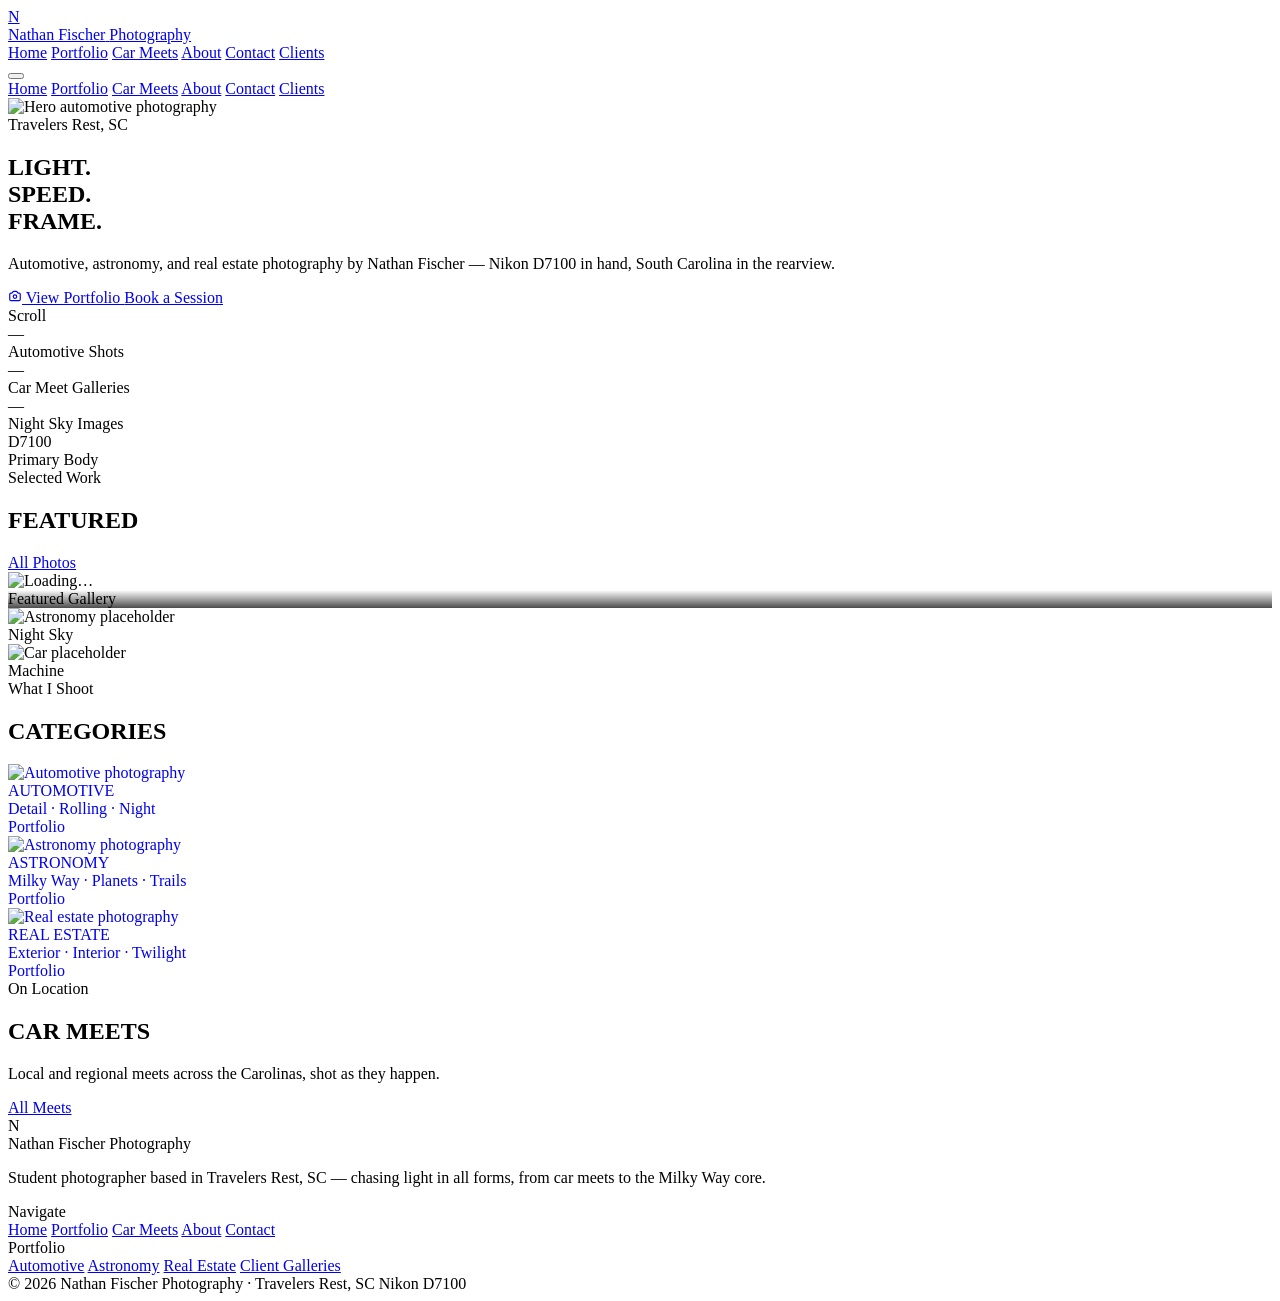
==== photography/index.html @ ff1c4fc2 "Add files via upload" ====
<!DOCTYPE html>
<html lang="en">
<head>
  <meta charset="UTF-8">
  <meta name="viewport" content="width=device-width, initial-scale=1.0">
  <meta name="description" content="Nathan Fischer Photography — Automotive, Astronomy, and Real Estate photography based in Travelers Rest, South Carolina.">
  <title>Nathan Fischer Photography</title>
  <link rel="stylesheet" href="css/style.css">
  <link rel="preconnect" href="https://fonts.googleapis.com">
  <link rel="icon" href="data:image/svg+xml,<svg xmlns='http://www.w3.org/2000/svg' viewBox='0 0 36 36'><polygon points='18,0 36,9 36,27 18,36 0,27 0,9' fill='%23E8A020'/><text x='18' y='24' text-anchor='middle' font-size='16' font-family='sans-serif' fill='%230A0A0A' font-weight='bold'>N</text></svg>">
</head>
<body>

<!-- NAVIGATION -->
<nav class="nav" role="navigation" aria-label="Main navigation">
  <a href="index.html" class="nav-logo" aria-label="Nathan Photography Home">
    <div class="nav-logo-mark"><span>N</span></div>
    <div class="nav-logo-text">
      <span class="name">Nathan Fischer</span>
      <span class="tagline">Photography</span>
    </div>
  </a>
  <div class="nav-links">
    <a href="index.html">Home</a>
    <a href="pages/portfolio.html">Portfolio</a>
    <a href="pages/car-meets.html">Car Meets</a>
    <a href="pages/about.html">About</a>
    <a href="pages/contact.html">Contact</a>
    <a href="pages/clients.html">Clients</a>
  </div>
  <button class="nav-hamburger" aria-label="Menu" aria-expanded="false">
    <span></span><span></span><span></span>
  </button>
</nav>

<div class="nav-mobile" role="menu">
  <a href="index.html">Home</a>
  <a href="pages/portfolio.html">Portfolio</a>
  <a href="pages/car-meets.html">Car Meets</a>
  <a href="pages/about.html">About</a>
  <a href="pages/contact.html">Contact</a>
  <a href="pages/clients.html">Clients</a>
</div>

<!-- HERO -->
<div class="page">
  <section class="hero" aria-label="Hero">
    <!-- Replace this src with your own hero image path -->
    <img
      class="hero-image"
      src="https://images.unsplash.com/photo-1544636331-e26879cd4d9b?w=1600&q=80&auto=format"
      alt="Hero automotive photography"
      loading="eager"
    >
    <div class="hero-bg"></div>
    <div class="hero-grid-overlay"></div>
    <div class="hero-content">
      <div class="hero-eyebrow">Travelers Rest, SC</div>
      <h1 class="hero-title">
        LIGHT.<br>
        SPEED.<br>
        <span class="accent">FRAME.</span>
      </h1>
      <p class="hero-desc">
        Automotive, astronomy, and real estate photography by Nathan Fischer — Nikon D7100 in hand, South Carolina in the rearview.
      </p>
      <div class="hero-cta">
        <a href="pages/portfolio.html" class="btn btn-primary">
          <svg xmlns="http://www.w3.org/2000/svg" fill="none" viewBox="0 0 24 24" stroke="currentColor" stroke-width="2" style="width:14px;height:14px"><path stroke-linecap="round" stroke-linejoin="round" d="M3 9a2 2 0 012-2h.93a2 2 0 001.664-.89l.812-1.22A2 2 0 0110.07 4h3.86a2 2 0 011.664.89l.812 1.22A2 2 0 0018.07 7H19a2 2 0 012 2v9a2 2 0 01-2 2H5a2 2 0 01-2-2V9z"/><path stroke-linecap="round" stroke-linejoin="round" d="M15 13a3 3 0 11-6 0 3 3 0 016 0z"/></svg>
          View Portfolio
        </a>
        <a href="pages/contact.html" class="btn btn-outline">Book a Session</a>
      </div>
    </div>
    <div class="hero-scroll-hint" aria-hidden="true">Scroll</div>
  </section>

  <!-- STATS BAR -->
  <div class="stats-bar" role="region" aria-label="Quick stats">
    <div class="stat-item">
      <div class="stat-num" id="stat-auto">—</div>
      <div class="stat-label">Automotive Shots</div>
    </div>
    <div class="stat-item">
      <div class="stat-num" id="stat-meets">—</div>
      <div class="stat-label">Car Meet Galleries</div>
    </div>
    <div class="stat-item">
      <div class="stat-num" id="stat-astro">—</div>
      <div class="stat-label">Night Sky Images</div>
    </div>
    <div class="stat-item">
      <div class="stat-num">D7100</div>
      <div class="stat-label">Primary Body</div>
    </div>
  </div>

  <!-- FEATURED WORK -->
  <section class="section" id="featured" aria-label="Featured work">
    <div class="section-header section-header-row">
      <div>
        <div class="section-eyebrow">Selected Work</div>
        <h2 class="section-title">FEATURED</h2>
      </div>
      <a href="pages/portfolio.html" class="btn btn-outline btn-sm">All Photos</a>
    </div>

    <div class="featured-grid" id="featured-grid">
      <!-- Injected by JS -->
      <div class="photo-card" style="background:var(--surface-2)">
        <img class="photo-img" src="https://images.unsplash.com/photo-1492144534655-ae79c964c9d7?w=800&q=75" alt="Loading…" style="aspect-ratio:4/3;object-fit:cover;width:100%;height:100%;">
        <div class="photo-overlay" style="opacity:1;background:linear-gradient(to top,rgba(0,0,0,0.7),transparent)">
          <div class="photo-meta" style="transform:none">
            <div class="photo-title">Featured Gallery</div>
          </div>
        </div>
      </div>
      <div class="photo-card" style="background:var(--surface-2)">
        <img class="photo-img" src="https://images.unsplash.com/photo-1444492756863-04af4f06dafd?w=600&q=75" alt="Astronomy placeholder">
        <div class="photo-overlay"><div class="photo-meta"><div class="photo-title">Night Sky</div></div></div>
      </div>
      <div class="photo-card" style="background:var(--surface-2)">
        <img class="photo-img" src="https://images.unsplash.com/photo-1567808291548-fc3ee04dbcf0?w=600&q=75" alt="Car placeholder">
        <div class="photo-overlay"><div class="photo-meta"><div class="photo-title">Machine</div></div></div>
      </div>
    </div>
  </section>

  <div class="divider"></div>

  <!-- CATEGORIES PREVIEW -->
  <section class="section" aria-label="Categories">
    <div class="section-header">
      <div class="section-eyebrow">What I Shoot</div>
      <h2 class="section-title">CATEGORIES</h2>
    </div>
    <div class="gallery-grid">
      <a href="pages/portfolio.html?cat=automotive" class="gallery-card" style="display:block;text-decoration:none">
        <img class="gallery-card-img lazy" data-src="https://images.unsplash.com/photo-1494976388531-d1058494cdd8?w=800&q=75" alt="Automotive photography">
        <div class="gallery-card-info">
          <div class="gallery-card-name">AUTOMOTIVE</div>
          <div class="gallery-card-meta">
            <span class="gallery-card-date">Detail · Rolling · Night</span>
          </div>
        </div>
        <div class="gallery-tag">Portfolio</div>
      </a>
      <a href="pages/portfolio.html?cat=astronomy" class="gallery-card" style="display:block;text-decoration:none">
        <img class="gallery-card-img lazy" data-src="https://images.unsplash.com/photo-1446776811953-b23d57bd21aa?w=800&q=75" alt="Astronomy photography">
        <div class="gallery-card-info">
          <div class="gallery-card-name">ASTRONOMY</div>
          <div class="gallery-card-meta">
            <span class="gallery-card-date">Milky Way · Planets · Trails</span>
          </div>
        </div>
        <div class="gallery-tag">Portfolio</div>
      </a>
      <a href="pages/portfolio.html?cat=real-estate" class="gallery-card" style="display:block;text-decoration:none">
        <img class="gallery-card-img lazy" data-src="https://images.unsplash.com/photo-1600596542815-ffad4c1539a9?w=800&q=75" alt="Real estate photography">
        <div class="gallery-card-info">
          <div class="gallery-card-name">REAL ESTATE</div>
          <div class="gallery-card-meta">
            <span class="gallery-card-date">Exterior · Interior · Twilight</span>
          </div>
        </div>
        <div class="gallery-tag">Portfolio</div>
      </a>
    </div>
  </section>

  <div class="divider"></div>

  <!-- RECENT CAR MEETS PREVIEW -->
  <section class="section" aria-label="Recent Car Meets">
    <div class="section-header section-header-row">
      <div>
        <div class="section-eyebrow">On Location</div>
        <h2 class="section-title">CAR MEETS</h2>
        <p class="section-sub">Local and regional meets across the Carolinas, shot as they happen.</p>
      </div>
      <a href="pages/car-meets.html" class="btn btn-outline btn-sm">All Meets</a>
    </div>
    <div class="gallery-grid" id="home-meets-grid">
      <!-- injected by JS -->
    </div>
  </section>

  <!-- FOOTER -->
  <footer class="footer">
    <div class="footer-grid">
      <div class="footer-brand">
        <div class="nav-logo">
          <div class="nav-logo-mark"><span>N</span></div>
          <div class="nav-logo-text">
            <span class="name">Nathan Fischer</span>
            <span class="tagline">Photography</span>
          </div>
        </div>
        <p>Student photographer based in Travelers Rest, SC — chasing light in all forms, from car meets to the Milky Way core.</p>
      </div>
      <div>
        <div class="footer-heading">Navigate</div>
        <nav class="footer-links">
          <a href="index.html">Home</a>
          <a href="pages/portfolio.html">Portfolio</a>
          <a href="pages/car-meets.html">Car Meets</a>
          <a href="pages/about.html">About</a>
          <a href="pages/contact.html">Contact</a>
        </nav>
      </div>
      <div>
        <div class="footer-heading">Portfolio</div>
        <nav class="footer-links">
          <a href="pages/portfolio.html?cat=automotive">Automotive</a>
          <a href="pages/portfolio.html?cat=astronomy">Astronomy</a>
          <a href="pages/portfolio.html?cat=real-estate">Real Estate</a>
          <a href="pages/clients.html">Client Galleries</a>
        </nav>
      </div>
    </div>
    <div class="footer-bottom">
      <span class="footer-copy">© <span id="year"></span> <span>Nathan Fischer Photography</span> · Travelers Rest, SC</span>
      <span class="footer-copy">Nikon D7100</span>
    </div>
  </footer>
</div><!-- /page -->

<script src="js/core.js"></script>
<script>
  document.getElementById('year').textContent = new Date().getFullYear();

  async function initHome() {
    const data = await loadData();
    if (!data) return;

    // Stats
    document.getElementById('stat-auto').textContent = data.portfolio.automotive.length + '+';
    document.getElementById('stat-meets').textContent = data.carMeets.length;
    document.getElementById('stat-astro').textContent = data.portfolio.astronomy.length + '+';

    // Home meets preview (first 2)
    const grid = document.getElementById('home-meets-grid');
    if (grid) {
      data.carMeets.slice(0, 2).forEach(meet => {
        const card = document.createElement('a');
        card.href = `pages/car-meets.html?meet=${meet.id}`;
        card.className = 'gallery-card';
        card.style.display = 'block';
        card.innerHTML = `
          <img class="gallery-card-img lazy" data-src="https://images.unsplash.com/photo-1558618666-fcd25c85cd64?w=800&q=75" alt="${meet.name}">
          <div class="gallery-card-info">
            <div class="gallery-card-name">${meet.name.toUpperCase()}</div>
            <div class="gallery-card-meta">
              <span class="gallery-card-date">${meet.date}</span>
              <span class="gallery-card-count">${meet.photos.length} Photos</span>
            </div>
          </div>
          <div class="gallery-tag">${meet.tag}</div>`;
        grid.appendChild(card);
      });
      initLazyLoad();
    }
  }

  initHome();
</script>
</body>
</html>
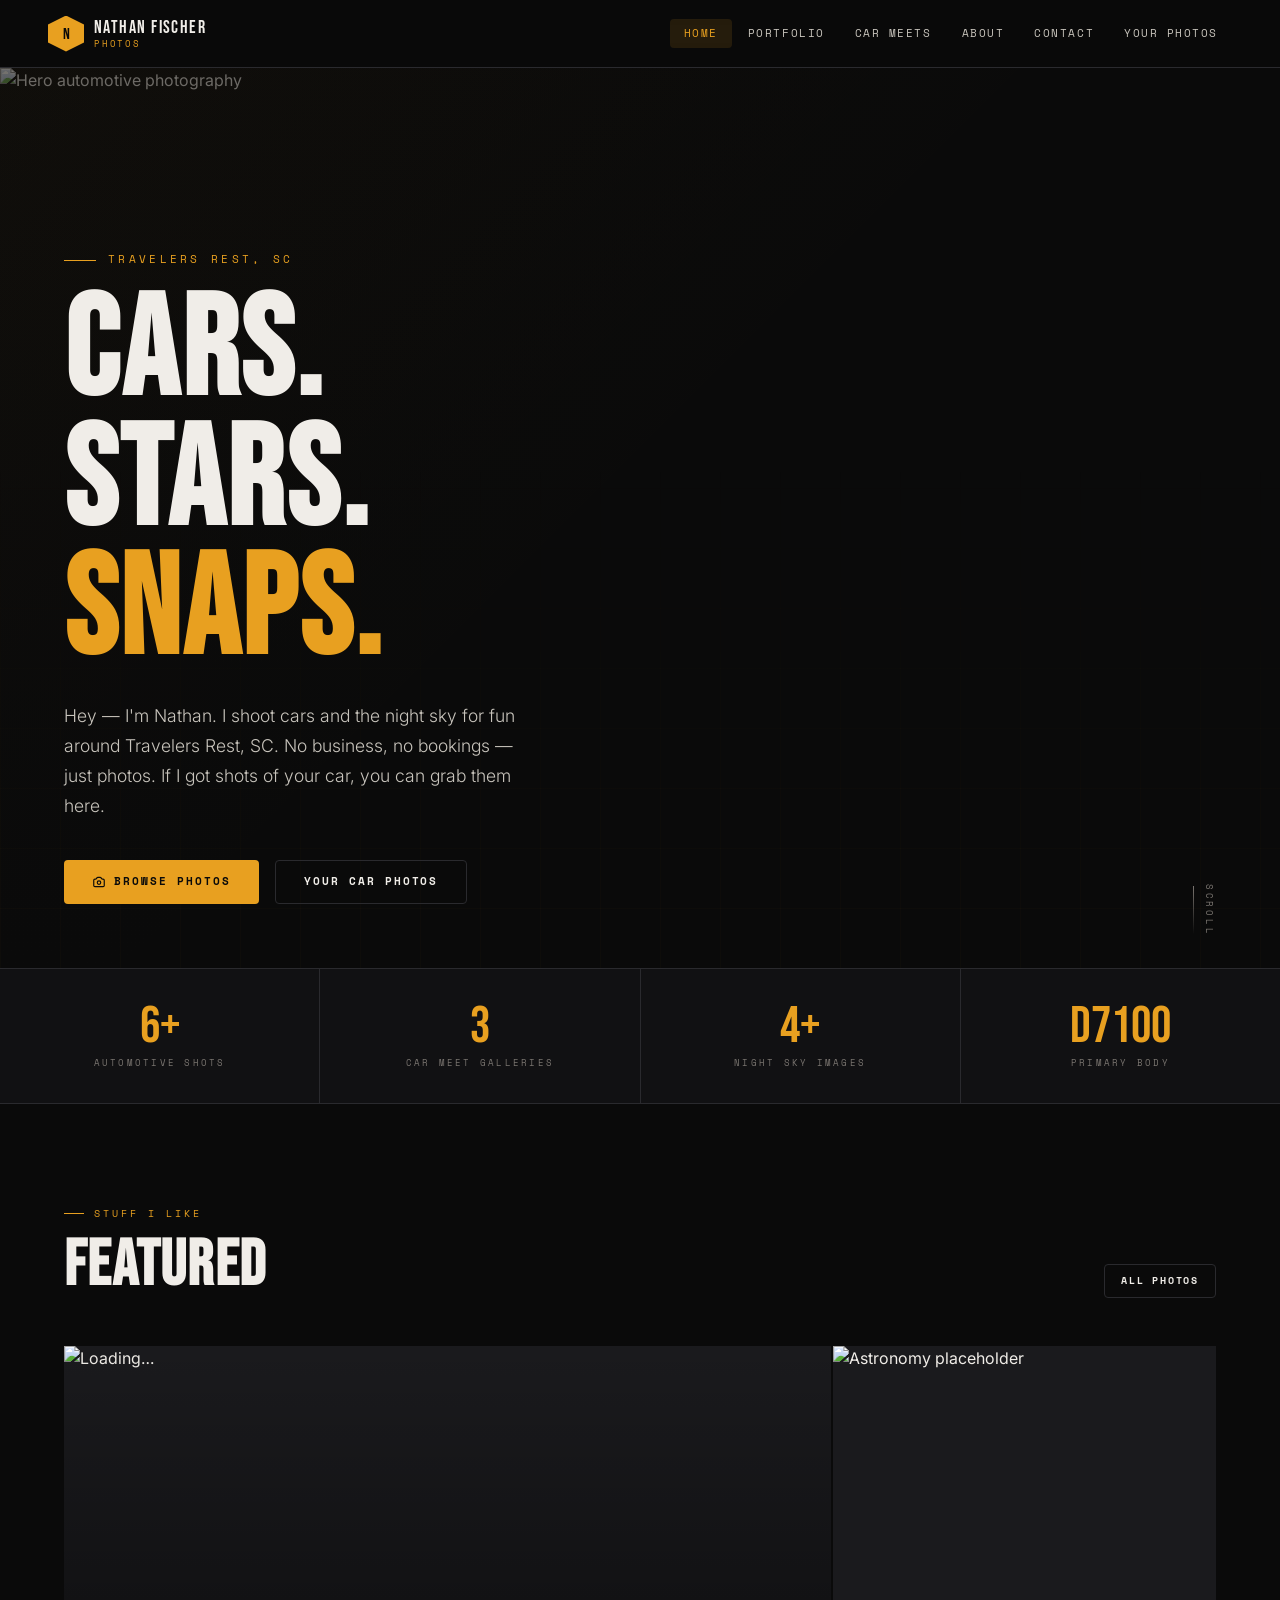
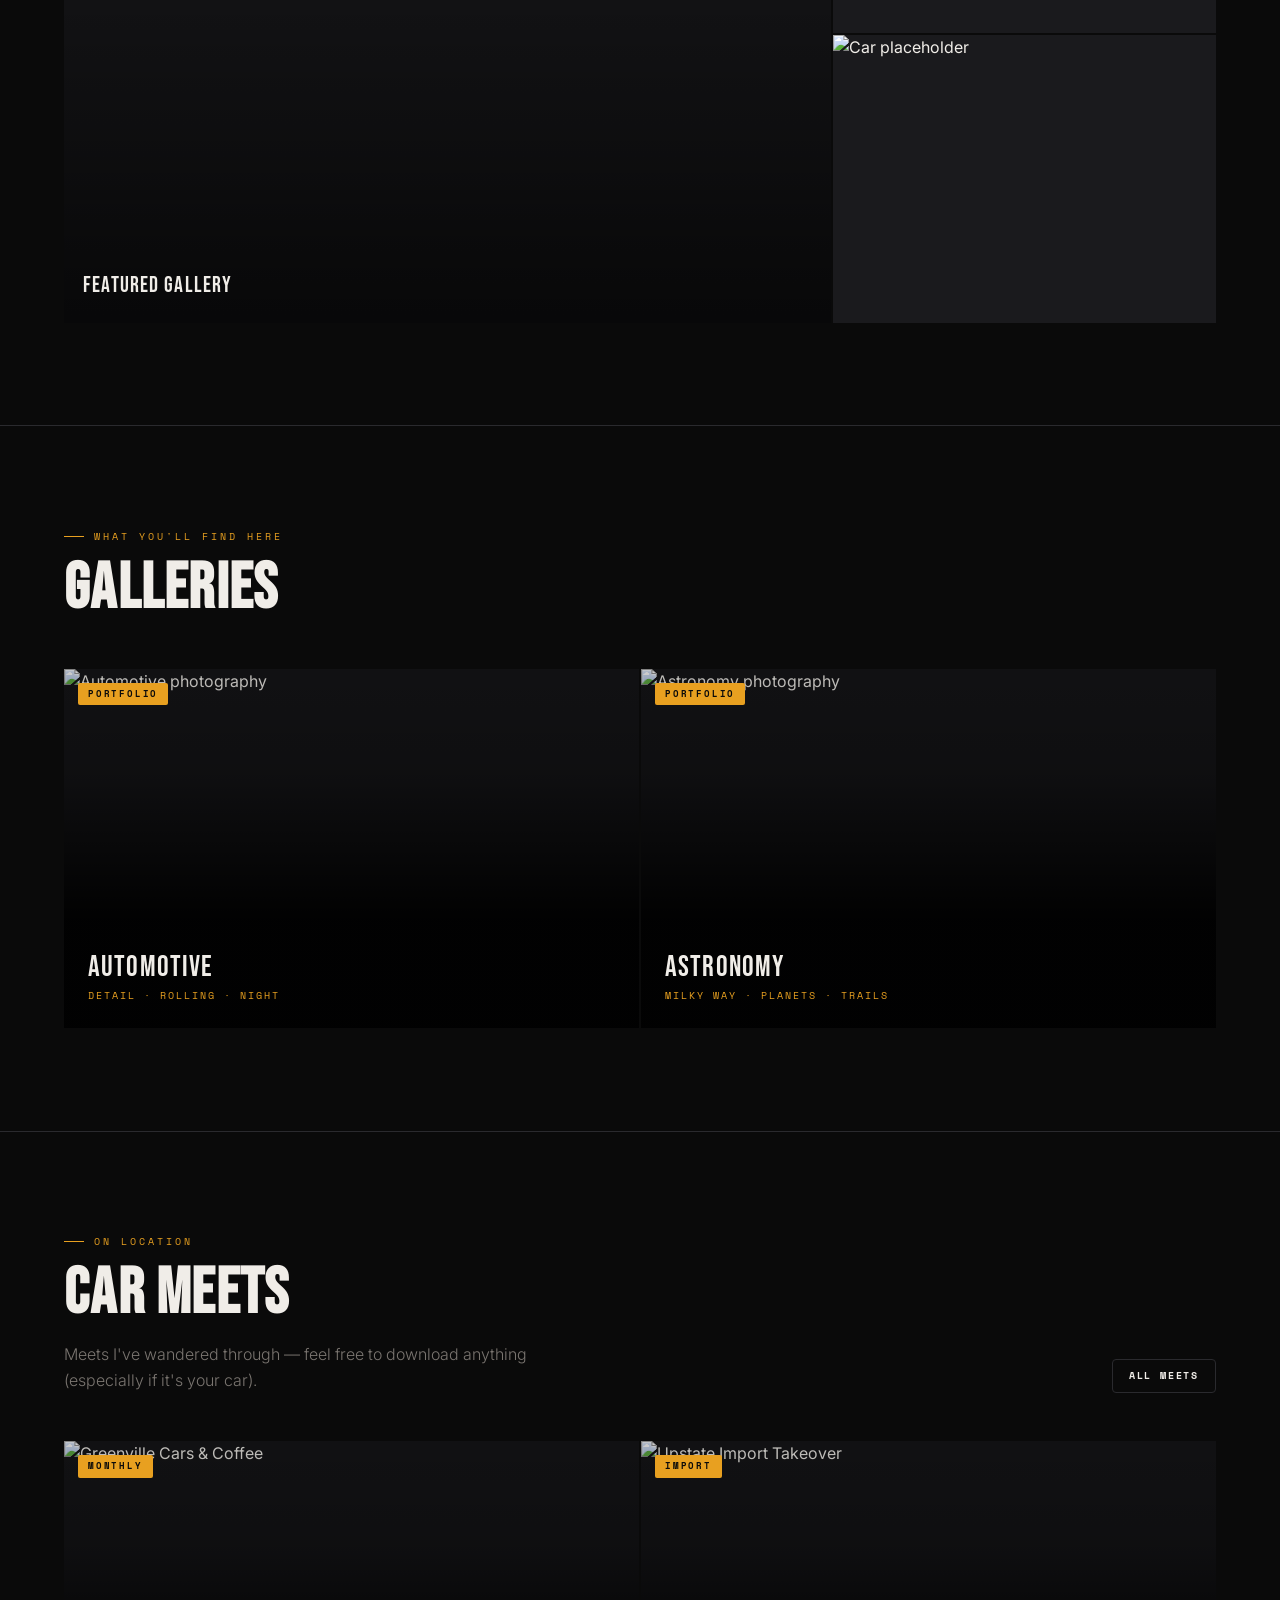
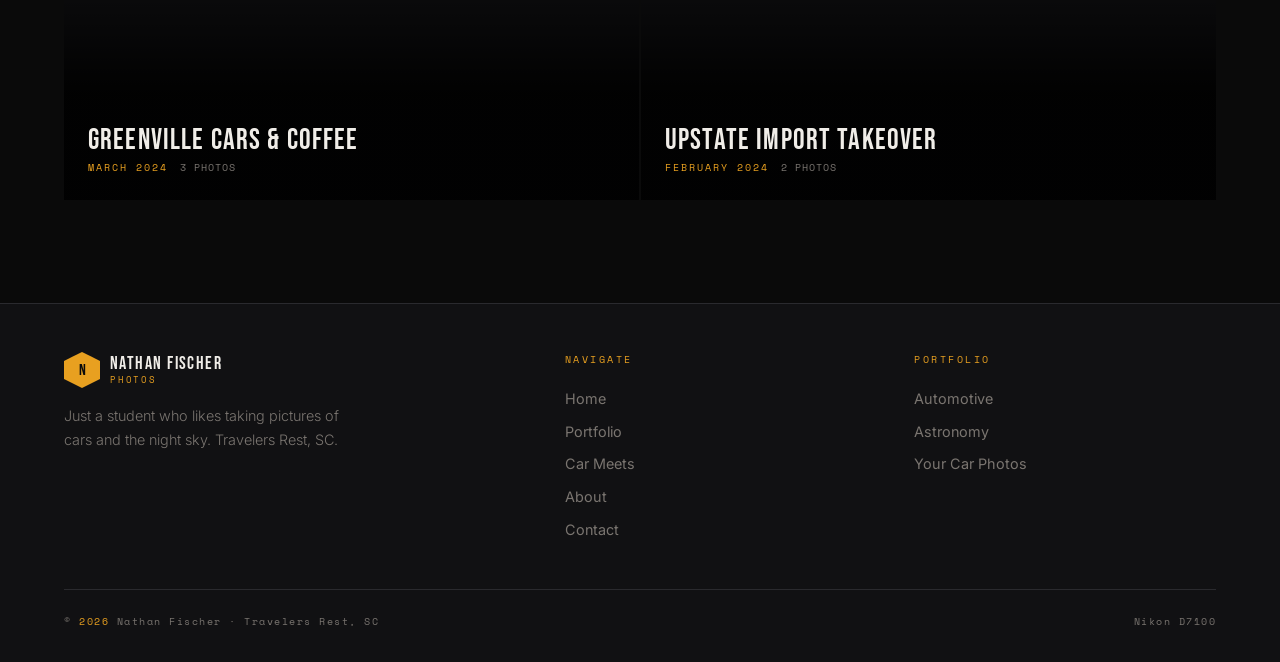
==== commit 3c6af631: "photography change" ====
--- a/photography/index.html
+++ b/photography/index.html
@@ -3,8 +3,8 @@
 <head>
   <meta charset="UTF-8">
   <meta name="viewport" content="width=device-width, initial-scale=1.0">
-  <meta name="description" content="Nathan Fischer Photography — Automotive, Astronomy, and Real Estate photography based in Travelers Rest, South Carolina.">
-  <title>Nathan Fischer Photography</title>
+  <meta name="description" content="Nathan's photos — cars, night sky, and car meets around Travelers Rest, SC. Free to browse and download.">
+  <title>Nathan's Photos</title>
   <link rel="stylesheet" href="css/style.css">
   <link rel="preconnect" href="https://fonts.googleapis.com">
   <link rel="icon" href="data:image/svg+xml,<svg xmlns='http://www.w3.org/2000/svg' viewBox='0 0 36 36'><polygon points='18,0 36,9 36,27 18,36 0,27 0,9' fill='%23E8A020'/><text x='18' y='24' text-anchor='middle' font-size='16' font-family='sans-serif' fill='%230A0A0A' font-weight='bold'>N</text></svg>">
@@ -17,7 +17,7 @@
     <div class="nav-logo-mark"><span>N</span></div>
     <div class="nav-logo-text">
       <span class="name">Nathan Fischer</span>
-      <span class="tagline">Photography</span>
+      <span class="tagline">Photos</span>
     </div>
   </a>
   <div class="nav-links">
@@ -26,7 +26,7 @@
     <a href="pages/car-meets.html">Car Meets</a>
     <a href="pages/about.html">About</a>
     <a href="pages/contact.html">Contact</a>
-    <a href="pages/clients.html">Clients</a>
+    <a href="pages/clients.html">Your Photos</a>
   </div>
   <button class="nav-hamburger" aria-label="Menu" aria-expanded="false">
     <span></span><span></span><span></span>
@@ -39,7 +39,7 @@
   <a href="pages/car-meets.html">Car Meets</a>
   <a href="pages/about.html">About</a>
   <a href="pages/contact.html">Contact</a>
-  <a href="pages/clients.html">Clients</a>
+  <a href="pages/clients.html">Your Photos</a>
 </div>
 
 <!-- HERO -->
@@ -57,19 +57,19 @@
     <div class="hero-content">
       <div class="hero-eyebrow">Travelers Rest, SC</div>
       <h1 class="hero-title">
-        LIGHT.<br>
-        SPEED.<br>
-        <span class="accent">FRAME.</span>
+        CARS.<br>
+        STARS.<br>
+        <span class="accent">SNAPS.</span>
       </h1>
       <p class="hero-desc">
-        Automotive, astronomy, and real estate photography by Nathan Fischer — Nikon D7100 in hand, South Carolina in the rearview.
+        Hey — I'm Nathan. I shoot cars and the night sky for fun around Travelers Rest, SC. No business, no bookings — just photos. If I got shots of your car, you can grab them here.
       </p>
       <div class="hero-cta">
         <a href="pages/portfolio.html" class="btn btn-primary">
           <svg xmlns="http://www.w3.org/2000/svg" fill="none" viewBox="0 0 24 24" stroke="currentColor" stroke-width="2" style="width:14px;height:14px"><path stroke-linecap="round" stroke-linejoin="round" d="M3 9a2 2 0 012-2h.93a2 2 0 001.664-.89l.812-1.22A2 2 0 0110.07 4h3.86a2 2 0 011.664.89l.812 1.22A2 2 0 0018.07 7H19a2 2 0 012 2v9a2 2 0 01-2 2H5a2 2 0 01-2-2V9z"/><path stroke-linecap="round" stroke-linejoin="round" d="M15 13a3 3 0 11-6 0 3 3 0 016 0z"/></svg>
-          View Portfolio
+          Browse Photos
         </a>
-        <a href="pages/contact.html" class="btn btn-outline">Book a Session</a>
+        <a href="pages/clients.html" class="btn btn-outline">Your Car Photos</a>
       </div>
     </div>
     <div class="hero-scroll-hint" aria-hidden="true">Scroll</div>
@@ -99,7 +99,7 @@
   <section class="section" id="featured" aria-label="Featured work">
     <div class="section-header section-header-row">
       <div>
-        <div class="section-eyebrow">Selected Work</div>
+        <div class="section-eyebrow">Stuff I Like</div>
         <h2 class="section-title">FEATURED</h2>
       </div>
       <a href="pages/portfolio.html" class="btn btn-outline btn-sm">All Photos</a>
@@ -131,8 +131,8 @@
   <!-- CATEGORIES PREVIEW -->
   <section class="section" aria-label="Categories">
     <div class="section-header">
-      <div class="section-eyebrow">What I Shoot</div>
-      <h2 class="section-title">CATEGORIES</h2>
+      <div class="section-eyebrow">What You'll Find Here</div>
+      <h2 class="section-title">GALLERIES</h2>
     </div>
     <div class="gallery-grid">
       <a href="pages/portfolio.html?cat=automotive" class="gallery-card" style="display:block;text-decoration:none">
@@ -155,16 +155,6 @@
         </div>
         <div class="gallery-tag">Portfolio</div>
       </a>
-      <a href="pages/portfolio.html?cat=real-estate" class="gallery-card" style="display:block;text-decoration:none">
-        <img class="gallery-card-img lazy" data-src="https://images.unsplash.com/photo-1600596542815-ffad4c1539a9?w=800&q=75" alt="Real estate photography">
-        <div class="gallery-card-info">
-          <div class="gallery-card-name">REAL ESTATE</div>
-          <div class="gallery-card-meta">
-            <span class="gallery-card-date">Exterior · Interior · Twilight</span>
-          </div>
-        </div>
-        <div class="gallery-tag">Portfolio</div>
-      </a>
     </div>
   </section>
 
@@ -176,7 +166,7 @@
       <div>
         <div class="section-eyebrow">On Location</div>
         <h2 class="section-title">CAR MEETS</h2>
-        <p class="section-sub">Local and regional meets across the Carolinas, shot as they happen.</p>
+        <p class="section-sub">Meets I've wandered through — feel free to download anything (especially if it's your car).</p>
       </div>
       <a href="pages/car-meets.html" class="btn btn-outline btn-sm">All Meets</a>
     </div>
@@ -193,10 +183,10 @@
           <div class="nav-logo-mark"><span>N</span></div>
           <div class="nav-logo-text">
             <span class="name">Nathan Fischer</span>
-            <span class="tagline">Photography</span>
-          </div>
-        </div>
-        <p>Student photographer based in Travelers Rest, SC — chasing light in all forms, from car meets to the Milky Way core.</p>
+            <span class="tagline">Photos</span>
+          </div>
+        </div>
+        <p>Just a student who likes taking pictures of cars and the night sky. Travelers Rest, SC.</p>
       </div>
       <div>
         <div class="footer-heading">Navigate</div>
@@ -213,13 +203,12 @@
         <nav class="footer-links">
           <a href="pages/portfolio.html?cat=automotive">Automotive</a>
           <a href="pages/portfolio.html?cat=astronomy">Astronomy</a>
-          <a href="pages/portfolio.html?cat=real-estate">Real Estate</a>
-          <a href="pages/clients.html">Client Galleries</a>
+          <a href="pages/clients.html">Your Car Photos</a>
         </nav>
       </div>
     </div>
     <div class="footer-bottom">
-      <span class="footer-copy">© <span id="year"></span> <span>Nathan Fischer Photography</span> · Travelers Rest, SC</span>
+      <span class="footer-copy">© <span id="year"></span> Nathan Fischer · Travelers Rest, SC</span>
       <span class="footer-copy">Nikon D7100</span>
     </div>
   </footer>
--- a/photography/css/style.css
+++ b/photography/css/style.css
@@ -0,0 +1,1211 @@
+/* ============================================================
+   NATHAN PHOTOGRAPHY — Core Design System
+   Dark automotive premium aesthetic
+   ============================================================ */
+
+@import url('https://fonts.googleapis.com/css2?family=Bebas+Neue&family=Inter:wght@300;400;500;600&family=Space+Mono:wght@400;700&display=swap');
+
+/* ---- Tokens ---- */
+:root {
+  --black:       #0A0A0A;
+  --surface:     #111113;
+  --surface-2:   #1A1A1D;
+  --surface-3:   #242428;
+  --border:      #2A2A2E;
+  --amber:       #E8A020;
+  --amber-dim:   #9B6B14;
+  --amber-glow:  rgba(232, 160, 32, 0.12);
+  --white:       #F0EDE8;
+  --grey-hi:     #C8C4BC;
+  --grey-mid:    #7A7570;
+  --grey-lo:     #3A3830;
+  --red-alert:   #C0392B;
+
+  --font-display: 'Bebas Neue', 'Impact', sans-serif;
+  --font-body:    'Inter', system-ui, sans-serif;
+  --font-mono:    'Space Mono', monospace;
+
+  --nav-h:       68px;
+  --radius:      4px;
+  --radius-lg:   8px;
+  --transition:  0.22s cubic-bezier(0.4, 0, 0.2, 1);
+  --shadow-card: 0 4px 24px rgba(0,0,0,0.6);
+  --shadow-glow: 0 0 32px rgba(232, 160, 32, 0.18);
+}
+
+/* ---- Reset ---- */
+*, *::before, *::after { box-sizing: border-box; margin: 0; padding: 0; }
+html { scroll-behavior: smooth; font-size: 16px; }
+body {
+  background: var(--black);
+  color: var(--white);
+  font-family: var(--font-body);
+  font-weight: 400;
+  line-height: 1.6;
+  min-height: 100vh;
+  overflow-x: hidden;
+}
+img { display: block; max-width: 100%; }
+a { color: inherit; text-decoration: none; }
+button { font-family: inherit; cursor: pointer; border: none; background: none; }
+ul, ol { list-style: none; }
+
+/* ---- Scrollbar ---- */
+::-webkit-scrollbar { width: 6px; }
+::-webkit-scrollbar-track { background: var(--surface); }
+::-webkit-scrollbar-thumb { background: var(--grey-lo); border-radius: 3px; }
+::-webkit-scrollbar-thumb:hover { background: var(--amber-dim); }
+
+/* ============================================================
+   NAVIGATION
+   ============================================================ */
+.nav {
+  position: fixed;
+  top: 0; left: 0; right: 0;
+  z-index: 900;
+  height: var(--nav-h);
+  display: flex;
+  align-items: center;
+  padding: 0 clamp(1rem, 4vw, 3rem);
+  background: rgba(10, 10, 10, 0.88);
+  backdrop-filter: blur(16px) saturate(1.4);
+  border-bottom: 1px solid var(--border);
+  transition: background var(--transition);
+}
+.nav.scrolled {
+  background: rgba(10, 10, 10, 0.97);
+  box-shadow: 0 2px 20px rgba(0,0,0,0.5);
+}
+.nav-logo {
+  display: flex;
+  align-items: center;
+  gap: 10px;
+  flex-shrink: 0;
+}
+.nav-logo-mark {
+  width: 36px; height: 36px;
+  background: var(--amber);
+  clip-path: polygon(50% 0%, 100% 25%, 100% 75%, 50% 100%, 0% 75%, 0% 25%);
+  display: flex; align-items: center; justify-content: center;
+  flex-shrink: 0;
+}
+.nav-logo-mark span {
+  font-family: var(--font-display);
+  font-size: 16px;
+  color: var(--black);
+  line-height: 1;
+  margin-top: 2px;
+}
+.nav-logo-text {
+  display: flex;
+  flex-direction: column;
+  line-height: 1.15;
+}
+.nav-logo-text .name {
+  font-family: var(--font-display);
+  font-size: 18px;
+  letter-spacing: 0.08em;
+  color: var(--white);
+}
+.nav-logo-text .tagline {
+  font-family: var(--font-mono);
+  font-size: 9px;
+  letter-spacing: 0.2em;
+  color: var(--amber);
+  text-transform: uppercase;
+}
+.nav-links {
+  display: flex;
+  align-items: center;
+  gap: 2px;
+  margin-left: auto;
+}
+.nav-links a {
+  font-family: var(--font-mono);
+  font-size: 11px;
+  letter-spacing: 0.14em;
+  text-transform: uppercase;
+  color: var(--grey-hi);
+  padding: 6px 14px;
+  border-radius: var(--radius);
+  transition: color var(--transition), background var(--transition);
+}
+.nav-links a:hover,
+.nav-links a.active {
+  color: var(--amber);
+  background: var(--amber-glow);
+}
+.nav-links a.active {
+  color: var(--amber);
+}
+.nav-hamburger {
+  display: none;
+  flex-direction: column;
+  gap: 5px;
+  padding: 8px;
+  margin-left: auto;
+  cursor: pointer;
+}
+.nav-hamburger span {
+  display: block;
+  width: 22px;
+  height: 2px;
+  background: var(--white);
+  border-radius: 2px;
+  transition: var(--transition);
+}
+.nav-hamburger.open span:nth-child(1) { transform: translateY(7px) rotate(45deg); }
+.nav-hamburger.open span:nth-child(2) { opacity: 0; }
+.nav-hamburger.open span:nth-child(3) { transform: translateY(-7px) rotate(-45deg); }
+
+.nav-mobile {
+  display: none;
+  position: fixed;
+  top: var(--nav-h);
+  left: 0; right: 0;
+  background: rgba(10,10,10,0.98);
+  backdrop-filter: blur(20px);
+  padding: 1.5rem;
+  z-index: 899;
+  border-bottom: 1px solid var(--border);
+  flex-direction: column;
+  gap: 4px;
+}
+.nav-mobile.open { display: flex; }
+.nav-mobile a {
+  font-family: var(--font-mono);
+  font-size: 13px;
+  letter-spacing: 0.14em;
+  text-transform: uppercase;
+  color: var(--grey-hi);
+  padding: 12px 16px;
+  border-radius: var(--radius);
+  transition: color var(--transition), background var(--transition);
+  border-left: 2px solid transparent;
+}
+.nav-mobile a:hover,
+.nav-mobile a.active {
+  color: var(--amber);
+  background: var(--amber-glow);
+  border-left-color: var(--amber);
+}
+
+/* ============================================================
+   PAGE WRAPPER
+   ============================================================ */
+.page { padding-top: var(--nav-h); min-height: 100vh; }
+
+/* ============================================================
+   HERO
+   ============================================================ */
+.hero {
+  position: relative;
+  height: 100vh;
+  min-height: 600px;
+  display: flex;
+  align-items: flex-end;
+  overflow: hidden;
+  background: var(--black);
+}
+.hero-bg {
+  position: absolute;
+  inset: 0;
+  background:
+    linear-gradient(to top, var(--black) 0%, rgba(10,10,10,0.4) 40%, rgba(10,10,10,0.1) 70%),
+    linear-gradient(135deg, rgba(232,160,32,0.03) 0%, transparent 50%);
+  z-index: 1;
+}
+.hero-image {
+  position: absolute;
+  inset: 0;
+  width: 100%; height: 100%;
+  object-fit: cover;
+  opacity: 0.55;
+  filter: saturate(0.7) brightness(0.85);
+}
+.hero-grid-overlay {
+  position: absolute;
+  inset: 0;
+  background-image:
+    linear-gradient(rgba(232,160,32,0.04) 1px, transparent 1px),
+    linear-gradient(90deg, rgba(232,160,32,0.04) 1px, transparent 1px);
+  background-size: 60px 60px;
+  z-index: 1;
+  mask-image: linear-gradient(to bottom, transparent 40%, rgba(0,0,0,0.6) 100%);
+}
+.hero-content {
+  position: relative;
+  z-index: 2;
+  padding: clamp(2rem, 5vw, 5rem) clamp(1.5rem, 5vw, 4rem);
+  max-width: 900px;
+}
+.hero-eyebrow {
+  font-family: var(--font-mono);
+  font-size: 11px;
+  letter-spacing: 0.3em;
+  color: var(--amber);
+  text-transform: uppercase;
+  margin-bottom: 1.2rem;
+  display: flex;
+  align-items: center;
+  gap: 12px;
+}
+.hero-eyebrow::before {
+  content: '';
+  display: block;
+  width: 32px;
+  height: 1px;
+  background: var(--amber);
+}
+.hero-title {
+  font-family: var(--font-display);
+  font-size: clamp(4rem, 11vw, 9rem);
+  line-height: 0.92;
+  letter-spacing: 0.02em;
+  color: var(--white);
+  margin-bottom: 1.5rem;
+}
+.hero-title .accent { color: var(--amber); }
+.hero-desc {
+  font-size: clamp(0.95rem, 1.5vw, 1.1rem);
+  color: var(--grey-hi);
+  max-width: 480px;
+  line-height: 1.7;
+  font-weight: 300;
+  margin-bottom: 2.5rem;
+}
+.hero-cta {
+  display: flex;
+  gap: 1rem;
+  flex-wrap: wrap;
+}
+.hero-scroll-hint {
+  position: absolute;
+  bottom: 2rem;
+  right: clamp(1.5rem, 5vw, 4rem);
+  z-index: 2;
+  display: flex;
+  flex-direction: column;
+  align-items: center;
+  gap: 8px;
+  font-family: var(--font-mono);
+  font-size: 9px;
+  letter-spacing: 0.3em;
+  text-transform: uppercase;
+  color: var(--grey-mid);
+  writing-mode: vertical-rl;
+}
+.hero-scroll-hint::after {
+  content: '';
+  width: 1px;
+  height: 48px;
+  background: linear-gradient(to bottom, var(--grey-mid), transparent);
+}
+
+/* ============================================================
+   BUTTONS
+   ============================================================ */
+.btn {
+  display: inline-flex;
+  align-items: center;
+  gap: 8px;
+  padding: 12px 28px;
+  border-radius: var(--radius);
+  font-family: var(--font-mono);
+  font-size: 11px;
+  letter-spacing: 0.18em;
+  text-transform: uppercase;
+  font-weight: 700;
+  transition: all var(--transition);
+  cursor: pointer;
+  border: none;
+  white-space: nowrap;
+}
+.btn-primary {
+  background: var(--amber);
+  color: var(--black);
+}
+.btn-primary:hover {
+  background: #F5B030;
+  transform: translateY(-1px);
+  box-shadow: 0 8px 24px rgba(232, 160, 32, 0.35);
+}
+.btn-outline {
+  background: transparent;
+  color: var(--white);
+  border: 1px solid var(--border);
+}
+.btn-outline:hover {
+  border-color: var(--amber);
+  color: var(--amber);
+  background: var(--amber-glow);
+}
+.btn-ghost {
+  background: transparent;
+  color: var(--grey-hi);
+  padding: 8px 16px;
+}
+.btn-ghost:hover { color: var(--amber); }
+.btn-sm { padding: 8px 16px; font-size: 10px; }
+.btn-icon {
+  width: 36px; height: 36px;
+  padding: 0;
+  display: flex;
+  align-items: center;
+  justify-content: center;
+  border-radius: var(--radius);
+  background: var(--surface-2);
+  color: var(--grey-hi);
+  border: 1px solid var(--border);
+  transition: all var(--transition);
+}
+.btn-icon:hover { color: var(--amber); border-color: var(--amber); background: var(--amber-glow); }
+.btn-icon svg { width: 16px; height: 16px; }
+
+/* ============================================================
+   SECTION COMMON
+   ============================================================ */
+.section { padding: clamp(3rem, 8vw, 7rem) clamp(1.5rem, 5vw, 4rem); }
+.section-header { margin-bottom: 3rem; }
+.section-eyebrow {
+  font-family: var(--font-mono);
+  font-size: 10px;
+  letter-spacing: 0.3em;
+  text-transform: uppercase;
+  color: var(--amber);
+  margin-bottom: 0.75rem;
+  display: flex;
+  align-items: center;
+  gap: 10px;
+}
+.section-eyebrow::before {
+  content: '';
+  width: 20px;
+  height: 1px;
+  background: var(--amber);
+}
+.section-title {
+  font-family: var(--font-display);
+  font-size: clamp(2.5rem, 5vw, 4.5rem);
+  line-height: 1;
+  letter-spacing: 0.02em;
+  color: var(--white);
+}
+.section-sub {
+  margin-top: 1rem;
+  font-size: 1rem;
+  color: var(--grey-mid);
+  font-weight: 300;
+  max-width: 520px;
+}
+.section-header-row {
+  display: flex;
+  align-items: flex-end;
+  justify-content: space-between;
+  gap: 1.5rem;
+  flex-wrap: wrap;
+}
+.divider {
+  width: 100%;
+  height: 1px;
+  background: var(--border);
+  margin: 0;
+}
+
+/* ============================================================
+   PHOTO GRID
+   ============================================================ */
+.photo-grid {
+  display: grid;
+  grid-template-columns: repeat(auto-fill, minmax(clamp(240px, 28vw, 340px), 1fr));
+  gap: 2px;
+}
+.photo-grid.masonry {
+  columns: clamp(240px, 28vw, 340px);
+  column-gap: 2px;
+  display: block;
+}
+.photo-grid.masonry .photo-card {
+  break-inside: avoid;
+  margin-bottom: 2px;
+}
+.photo-card {
+  position: relative;
+  overflow: hidden;
+  cursor: pointer;
+  background: var(--surface);
+  border-radius: 0;
+}
+.photo-card:hover .photo-overlay { opacity: 1; }
+.photo-card:hover .photo-img { transform: scale(1.04); filter: brightness(0.75); }
+.photo-img {
+  width: 100%;
+  aspect-ratio: 4/3;
+  object-fit: cover;
+  display: block;
+  transition: transform 0.5s ease, filter 0.4s ease;
+}
+.photo-img.lazy { opacity: 0; transition: opacity 0.4s ease, transform 0.5s ease, filter 0.4s ease; }
+.photo-img.loaded { opacity: 1; }
+.photo-overlay {
+  position: absolute;
+  inset: 0;
+  background: linear-gradient(to top, rgba(0,0,0,0.85) 0%, rgba(0,0,0,0.2) 50%, transparent 100%);
+  opacity: 0;
+  transition: opacity var(--transition);
+  display: flex;
+  flex-direction: column;
+  justify-content: flex-end;
+  padding: 1.2rem;
+}
+.photo-meta {
+  transform: translateY(8px);
+  transition: transform var(--transition);
+}
+.photo-card:hover .photo-meta { transform: translateY(0); }
+.photo-title {
+  font-family: var(--font-display);
+  font-size: 1.4rem;
+  letter-spacing: 0.05em;
+  color: var(--white);
+  line-height: 1.2;
+  margin-bottom: 4px;
+}
+.photo-detail {
+  font-family: var(--font-mono);
+  font-size: 10px;
+  letter-spacing: 0.15em;
+  color: var(--grey-hi);
+  text-transform: uppercase;
+}
+.photo-actions {
+  position: absolute;
+  top: 12px;
+  right: 12px;
+  display: flex;
+  gap: 6px;
+  opacity: 0;
+  transition: opacity var(--transition);
+}
+.photo-card:hover .photo-actions { opacity: 1; }
+
+/* ============================================================
+   CATEGORY FILTERS
+   ============================================================ */
+.filter-bar {
+  display: flex;
+  gap: 8px;
+  flex-wrap: wrap;
+  align-items: center;
+  margin-bottom: 2rem;
+}
+.filter-btn {
+  font-family: var(--font-mono);
+  font-size: 10px;
+  letter-spacing: 0.18em;
+  text-transform: uppercase;
+  color: var(--grey-hi);
+  padding: 7px 16px;
+  border-radius: 2px;
+  border: 1px solid var(--border);
+  background: var(--surface);
+  transition: all var(--transition);
+  cursor: pointer;
+}
+.filter-btn:hover { color: var(--amber); border-color: var(--amber-dim); }
+.filter-btn.active { background: var(--amber); color: var(--black); border-color: var(--amber); font-weight: 700; }
+.search-wrap {
+  margin-left: auto;
+  position: relative;
+}
+.search-input {
+  background: var(--surface-2);
+  border: 1px solid var(--border);
+  border-radius: var(--radius);
+  color: var(--white);
+  font-family: var(--font-mono);
+  font-size: 11px;
+  letter-spacing: 0.08em;
+  padding: 7px 12px 7px 34px;
+  width: 200px;
+  transition: all var(--transition);
+  outline: none;
+}
+.search-input::placeholder { color: var(--grey-mid); }
+.search-input:focus { border-color: var(--amber-dim); background: var(--surface-3); width: 250px; }
+.search-icon {
+  position: absolute;
+  left: 10px;
+  top: 50%;
+  transform: translateY(-50%);
+  color: var(--grey-mid);
+  pointer-events: none;
+}
+.search-icon svg { width: 14px; height: 14px; }
+
+/* ============================================================
+   GALLERY CARDS (Car Meets page)
+   ============================================================ */
+.gallery-grid {
+  display: grid;
+  grid-template-columns: repeat(auto-fill, minmax(clamp(280px, 30vw, 400px), 1fr));
+  gap: 2px;
+}
+.gallery-card {
+  position: relative;
+  overflow: hidden;
+  cursor: pointer;
+  background: var(--surface);
+}
+.gallery-card-img {
+  width: 100%;
+  aspect-ratio: 16/10;
+  object-fit: cover;
+  display: block;
+  transition: transform 0.5s ease, filter 0.4s ease;
+  filter: brightness(0.8) saturate(0.9);
+}
+.gallery-card:hover .gallery-card-img {
+  transform: scale(1.05);
+  filter: brightness(0.65) saturate(0.8);
+}
+.gallery-card-info {
+  position: absolute;
+  inset: 0;
+  background: linear-gradient(to top, rgba(0,0,0,0.92) 30%, rgba(0,0,0,0.15) 70%, transparent 100%);
+  display: flex;
+  flex-direction: column;
+  justify-content: flex-end;
+  padding: 1.5rem;
+}
+.gallery-card-name {
+  font-family: var(--font-display);
+  font-size: 1.8rem;
+  letter-spacing: 0.04em;
+  color: var(--white);
+  margin-bottom: 4px;
+  line-height: 1.1;
+}
+.gallery-card-meta {
+  display: flex;
+  align-items: center;
+  gap: 12px;
+}
+.gallery-card-date {
+  font-family: var(--font-mono);
+  font-size: 10px;
+  letter-spacing: 0.2em;
+  color: var(--amber);
+  text-transform: uppercase;
+}
+.gallery-card-count {
+  font-family: var(--font-mono);
+  font-size: 10px;
+  letter-spacing: 0.1em;
+  color: var(--grey-mid);
+  text-transform: uppercase;
+}
+.gallery-tag {
+  position: absolute;
+  top: 14px;
+  left: 14px;
+  background: var(--amber);
+  color: var(--black);
+  font-family: var(--font-mono);
+  font-size: 9px;
+  font-weight: 700;
+  letter-spacing: 0.2em;
+  text-transform: uppercase;
+  padding: 4px 10px;
+  border-radius: 2px;
+}
+
+/* ============================================================
+   LIGHTBOX
+   ============================================================ */
+.lightbox {
+  position: fixed;
+  inset: 0;
+  z-index: 1000;
+  background: rgba(0,0,0,0.97);
+  display: flex;
+  align-items: center;
+  justify-content: center;
+  opacity: 0;
+  pointer-events: none;
+  transition: opacity 0.25s ease;
+  backdrop-filter: blur(4px);
+}
+.lightbox.open {
+  opacity: 1;
+  pointer-events: all;
+}
+.lightbox-inner {
+  display: flex;
+  flex-direction: column;
+  align-items: center;
+  width: 100%;
+  height: 100%;
+  position: relative;
+}
+.lightbox-img-wrap {
+  flex: 1;
+  display: flex;
+  align-items: center;
+  justify-content: center;
+  padding: 70px 80px 60px;
+  width: 100%;
+}
+.lightbox-img {
+  max-width: 100%;
+  max-height: 100%;
+  object-fit: contain;
+  border-radius: 2px;
+  box-shadow: 0 32px 80px rgba(0,0,0,0.8);
+  transform: scale(0.96);
+  transition: transform 0.3s ease;
+}
+.lightbox.open .lightbox-img { transform: scale(1); }
+.lightbox-bar {
+  position: absolute;
+  top: 0; left: 0; right: 0;
+  height: 60px;
+  display: flex;
+  align-items: center;
+  padding: 0 1.5rem;
+  gap: 1rem;
+  background: linear-gradient(to bottom, rgba(0,0,0,0.8), transparent);
+}
+.lightbox-title {
+  font-family: var(--font-display);
+  font-size: 1.3rem;
+  letter-spacing: 0.06em;
+  color: var(--white);
+  flex: 1;
+  min-width: 0;
+  overflow: hidden;
+  text-overflow: ellipsis;
+  white-space: nowrap;
+}
+.lightbox-counter {
+  font-family: var(--font-mono);
+  font-size: 10px;
+  letter-spacing: 0.2em;
+  color: var(--grey-mid);
+  white-space: nowrap;
+}
+.lightbox-close {
+  width: 40px; height: 40px;
+  display: flex; align-items: center; justify-content: center;
+  background: var(--surface-2);
+  border: 1px solid var(--border);
+  border-radius: var(--radius);
+  color: var(--white);
+  cursor: pointer;
+  transition: all var(--transition);
+  flex-shrink: 0;
+}
+.lightbox-close:hover { background: var(--red-alert); border-color: var(--red-alert); }
+.lightbox-close svg { width: 18px; height: 18px; }
+.lightbox-footer {
+  position: absolute;
+  bottom: 0; left: 0; right: 0;
+  height: 56px;
+  display: flex;
+  align-items: center;
+  justify-content: center;
+  gap: 1rem;
+  background: linear-gradient(to top, rgba(0,0,0,0.8), transparent);
+}
+.lightbox-meta {
+  position: absolute;
+  bottom: 60px; left: 50%; transform: translateX(-50%);
+  font-family: var(--font-mono);
+  font-size: 10px;
+  letter-spacing: 0.15em;
+  color: var(--grey-mid);
+  text-transform: uppercase;
+  white-space: nowrap;
+}
+.lb-nav {
+  position: absolute;
+  top: 50%;
+  transform: translateY(-50%);
+  width: 50px; height: 50px;
+  display: flex; align-items: center; justify-content: center;
+  background: rgba(10,10,10,0.7);
+  border: 1px solid var(--border);
+  border-radius: var(--radius);
+  color: var(--white);
+  cursor: pointer;
+  transition: all var(--transition);
+  z-index: 2;
+}
+.lb-nav:hover { background: var(--amber); color: var(--black); border-color: var(--amber); }
+.lb-nav svg { width: 22px; height: 22px; }
+.lb-prev { left: 1.5rem; }
+.lb-next { right: 1.5rem; }
+.lightbox-download {
+  display: inline-flex;
+  align-items: center;
+  gap: 8px;
+  padding: 9px 22px;
+  background: var(--amber);
+  color: var(--black);
+  border-radius: var(--radius);
+  font-family: var(--font-mono);
+  font-size: 10px;
+  letter-spacing: 0.18em;
+  text-transform: uppercase;
+  font-weight: 700;
+  transition: all var(--transition);
+  cursor: pointer;
+  text-decoration: none;
+}
+.lightbox-download:hover { background: #F5B030; transform: translateY(-1px); }
+.lightbox-download svg { width: 14px; height: 14px; }
+
+/* ============================================================
+   HOME — FEATURED SECTION
+   ============================================================ */
+.featured-grid {
+  display: grid;
+  grid-template-columns: 2fr 1fr;
+  grid-template-rows: auto auto;
+  gap: 2px;
+}
+.featured-grid .photo-card:first-child {
+  grid-row: 1 / 3;
+}
+.featured-grid .photo-card:first-child .photo-img { aspect-ratio: unset; height: 100%; }
+
+/* ============================================================
+   HOME — STATS
+   ============================================================ */
+.stats-bar {
+  background: var(--surface);
+  border-top: 1px solid var(--border);
+  border-bottom: 1px solid var(--border);
+  display: flex;
+  align-items: stretch;
+}
+.stat-item {
+  flex: 1;
+  padding: 2rem;
+  text-align: center;
+  border-right: 1px solid var(--border);
+}
+.stat-item:last-child { border-right: none; }
+.stat-num {
+  font-family: var(--font-display);
+  font-size: clamp(2.5rem, 4vw, 4rem);
+  color: var(--amber);
+  line-height: 1;
+  margin-bottom: 4px;
+}
+.stat-label {
+  font-family: var(--font-mono);
+  font-size: 9px;
+  letter-spacing: 0.25em;
+  color: var(--grey-mid);
+  text-transform: uppercase;
+}
+
+/* ============================================================
+   ABOUT PAGE
+   ============================================================ */
+.about-layout {
+  display: grid;
+  grid-template-columns: 1fr 1fr;
+  gap: clamp(2rem, 5vw, 5rem);
+  align-items: start;
+}
+.about-img-wrap {
+  position: relative;
+}
+.about-img {
+  width: 100%;
+  aspect-ratio: 3/4;
+  object-fit: cover;
+  border-radius: var(--radius-lg);
+  filter: brightness(0.9) saturate(0.85);
+}
+.about-img-badge {
+  position: absolute;
+  bottom: -20px;
+  right: -20px;
+  width: 100px; height: 100px;
+  background: var(--amber);
+  border-radius: 50%;
+  display: flex;
+  flex-direction: column;
+  align-items: center;
+  justify-content: center;
+  text-align: center;
+  box-shadow: 0 8px 32px rgba(232, 160, 32, 0.4);
+}
+.about-img-badge .year {
+  font-family: var(--font-display);
+  font-size: 1.8rem;
+  color: var(--black);
+  line-height: 1;
+}
+.about-img-badge .since {
+  font-family: var(--font-mono);
+  font-size: 8px;
+  color: var(--black);
+  letter-spacing: 0.2em;
+  text-transform: uppercase;
+}
+.about-content { padding-top: 1rem; }
+.about-body {
+  color: var(--grey-hi);
+  font-weight: 300;
+  line-height: 1.8;
+  font-size: 1.05rem;
+}
+.about-body p + p { margin-top: 1.2rem; }
+.gear-list {
+  margin-top: 2rem;
+  display: flex;
+  flex-direction: column;
+  gap: 0;
+}
+.gear-item {
+  display: flex;
+  align-items: center;
+  gap: 1rem;
+  padding: 12px 0;
+  border-bottom: 1px solid var(--border);
+}
+.gear-item:first-child { border-top: 1px solid var(--border); }
+.gear-dot {
+  width: 6px; height: 6px;
+  background: var(--amber);
+  border-radius: 50%;
+  flex-shrink: 0;
+}
+.gear-name {
+  font-family: var(--font-mono);
+  font-size: 12px;
+  letter-spacing: 0.1em;
+  color: var(--grey-hi);
+}
+.gear-role {
+  margin-left: auto;
+  font-family: var(--font-mono);
+  font-size: 10px;
+  letter-spacing: 0.12em;
+  color: var(--grey-mid);
+  text-transform: uppercase;
+}
+
+/* ============================================================
+   CONTACT PAGE
+   ============================================================ */
+.contact-layout {
+  display: grid;
+  grid-template-columns: 1fr 1.4fr;
+  gap: clamp(2rem, 5vw, 5rem);
+  align-items: start;
+}
+.contact-form {
+  background: var(--surface);
+  border: 1px solid var(--border);
+  border-radius: var(--radius-lg);
+  padding: 2.5rem;
+}
+.form-group {
+  margin-bottom: 1.5rem;
+}
+.form-label {
+  display: block;
+  font-family: var(--font-mono);
+  font-size: 10px;
+  letter-spacing: 0.2em;
+  text-transform: uppercase;
+  color: var(--grey-mid);
+  margin-bottom: 8px;
+}
+.form-input, .form-textarea, .form-select {
+  width: 100%;
+  background: var(--surface-2);
+  border: 1px solid var(--border);
+  border-radius: var(--radius);
+  color: var(--white);
+  font-family: var(--font-body);
+  font-size: 0.95rem;
+  padding: 11px 14px;
+  outline: none;
+  transition: border-color var(--transition), background var(--transition);
+  appearance: none;
+}
+.form-input::placeholder, .form-textarea::placeholder { color: var(--grey-mid); }
+.form-input:focus, .form-textarea:focus, .form-select:focus {
+  border-color: var(--amber-dim);
+  background: var(--surface-3);
+}
+.form-textarea { resize: vertical; min-height: 130px; }
+.form-select { background-image: url("data:image/svg+xml,%3Csvg xmlns='http://www.w3.org/2000/svg' fill='%237A7570' viewBox='0 0 16 16'%3E%3Cpath d='M4 6l4 4 4-4'/%3E%3C/svg%3E"); background-repeat: no-repeat; background-position: right 12px center; }
+.contact-info { padding-top: 1rem; }
+.contact-info-item {
+  display: flex;
+  align-items: flex-start;
+  gap: 1rem;
+  padding: 1.25rem 0;
+  border-bottom: 1px solid var(--border);
+}
+.contact-info-item:first-child { border-top: 1px solid var(--border); }
+.contact-info-icon {
+  width: 40px; height: 40px;
+  background: var(--amber-glow);
+  border: 1px solid var(--amber-dim);
+  border-radius: var(--radius);
+  display: flex; align-items: center; justify-content: center;
+  flex-shrink: 0;
+  color: var(--amber);
+}
+.contact-info-icon svg { width: 18px; height: 18px; }
+.contact-info-label {
+  font-family: var(--font-mono);
+  font-size: 9px;
+  letter-spacing: 0.2em;
+  color: var(--amber);
+  text-transform: uppercase;
+  margin-bottom: 4px;
+}
+.contact-info-value {
+  font-size: 0.95rem;
+  color: var(--grey-hi);
+}
+.social-links {
+  display: flex;
+  gap: 10px;
+  margin-top: 2rem;
+}
+.social-link {
+  width: 44px; height: 44px;
+  display: flex; align-items: center; justify-content: center;
+  background: var(--surface);
+  border: 1px solid var(--border);
+  border-radius: var(--radius);
+  color: var(--grey-hi);
+  transition: all var(--transition);
+}
+.social-link:hover { color: var(--amber); border-color: var(--amber); background: var(--amber-glow); }
+.social-link svg { width: 18px; height: 18px; }
+
+/* ============================================================
+   CLIENT GALLERY / PASSWORD GATE
+   ============================================================ */
+.client-gate {
+  max-width: 440px;
+  margin: 6rem auto;
+  padding: 3rem;
+  background: var(--surface);
+  border: 1px solid var(--border);
+  border-radius: var(--radius-lg);
+  text-align: center;
+}
+.client-gate-icon {
+  width: 64px; height: 64px;
+  background: var(--amber-glow);
+  border: 1px solid var(--amber-dim);
+  border-radius: 50%;
+  display: flex; align-items: center; justify-content: center;
+  margin: 0 auto 1.5rem;
+  color: var(--amber);
+}
+.client-gate-icon svg { width: 28px; height: 28px; }
+.client-gate h2 {
+  font-family: var(--font-display);
+  font-size: 2rem;
+  letter-spacing: 0.06em;
+  margin-bottom: 0.5rem;
+}
+.client-gate p {
+  color: var(--grey-mid);
+  font-size: 0.9rem;
+  margin-bottom: 2rem;
+}
+.client-gate-error {
+  color: var(--red-alert);
+  font-family: var(--font-mono);
+  font-size: 11px;
+  letter-spacing: 0.1em;
+  margin-top: 0.75rem;
+  display: none;
+}
+.client-gate-error.show { display: block; }
+
+/* ============================================================
+   FOOTER
+   ============================================================ */
+.footer {
+  background: var(--surface);
+  border-top: 1px solid var(--border);
+  padding: 3rem clamp(1.5rem, 5vw, 4rem) 2rem;
+}
+.footer-grid {
+  display: grid;
+  grid-template-columns: 1.5fr 1fr 1fr;
+  gap: 3rem;
+  margin-bottom: 3rem;
+}
+.footer-brand p {
+  margin-top: 1rem;
+  font-size: 0.9rem;
+  color: var(--grey-mid);
+  font-weight: 300;
+  max-width: 280px;
+  line-height: 1.7;
+}
+.footer-heading {
+  font-family: var(--font-mono);
+  font-size: 10px;
+  letter-spacing: 0.25em;
+  text-transform: uppercase;
+  color: var(--amber);
+  margin-bottom: 1.2rem;
+}
+.footer-links { display: flex; flex-direction: column; gap: 0.6rem; }
+.footer-links a {
+  font-size: 0.9rem;
+  color: var(--grey-mid);
+  transition: color var(--transition);
+}
+.footer-links a:hover { color: var(--white); }
+.footer-bottom {
+  border-top: 1px solid var(--border);
+  padding-top: 1.5rem;
+  display: flex;
+  align-items: center;
+  justify-content: space-between;
+  flex-wrap: wrap;
+  gap: 0.75rem;
+}
+.footer-copy {
+  font-family: var(--font-mono);
+  font-size: 10px;
+  letter-spacing: 0.15em;
+  color: var(--grey-mid);
+}
+.footer-copy span { color: var(--amber); }
+
+/* ============================================================
+   LOADING SKELETON
+   ============================================================ */
+.skeleton {
+  background: linear-gradient(90deg, var(--surface) 25%, var(--surface-2) 50%, var(--surface) 75%);
+  background-size: 200% 100%;
+  animation: shimmer 1.4s infinite;
+  border-radius: var(--radius);
+}
+@keyframes shimmer { 0% { background-position: 200% 0; } 100% { background-position: -200% 0; } }
+
+/* ============================================================
+   EMPTY STATE
+   ============================================================ */
+.empty-state {
+  grid-column: 1 / -1;
+  padding: 4rem 2rem;
+  text-align: center;
+}
+.empty-state svg { width: 48px; height: 48px; color: var(--grey-lo); margin: 0 auto 1rem; }
+.empty-state h3 {
+  font-family: var(--font-display);
+  font-size: 1.5rem;
+  letter-spacing: 0.06em;
+  color: var(--grey-mid);
+  margin-bottom: 0.5rem;
+}
+.empty-state p { font-size: 0.9rem; color: var(--grey-lo); }
+
+/* ============================================================
+   TOAST
+   ============================================================ */
+.toast-container {
+  position: fixed;
+  bottom: 1.5rem;
+  right: 1.5rem;
+  z-index: 2000;
+  display: flex;
+  flex-direction: column;
+  gap: 0.5rem;
+  pointer-events: none;
+}
+.toast {
+  background: var(--surface-3);
+  border: 1px solid var(--border);
+  border-left: 3px solid var(--amber);
+  border-radius: var(--radius);
+  padding: 12px 20px;
+  font-family: var(--font-mono);
+  font-size: 11px;
+  letter-spacing: 0.1em;
+  color: var(--white);
+  box-shadow: var(--shadow-card);
+  animation: slideIn 0.3s ease, fadeOut 0.3s ease 2.7s forwards;
+  pointer-events: all;
+}
+@keyframes slideIn { from { transform: translateX(110%); opacity: 0; } to { transform: translateX(0); opacity: 1; } }
+@keyframes fadeOut { to { opacity: 0; transform: translateX(110%); } }
+
+/* ============================================================
+   BACK BUTTON
+   ============================================================ */
+.back-btn {
+  display: inline-flex;
+  align-items: center;
+  gap: 8px;
+  font-family: var(--font-mono);
+  font-size: 10px;
+  letter-spacing: 0.2em;
+  text-transform: uppercase;
+  color: var(--grey-mid);
+  transition: color var(--transition);
+  margin-bottom: 2rem;
+  cursor: pointer;
+}
+.back-btn:hover { color: var(--amber); }
+.back-btn svg { width: 14px; height: 14px; }
+
+/* ============================================================
+   RESPONSIVE
+   ============================================================ */
+@media (max-width: 900px) {
+  .nav-links { display: none; }
+  .nav-hamburger { display: flex; }
+  .featured-grid { grid-template-columns: 1fr; grid-template-rows: auto; }
+  .featured-grid .photo-card:first-child { grid-row: auto; }
+  .featured-grid .photo-card:first-child .photo-img { aspect-ratio: 4/3; height: auto; }
+  .about-layout { grid-template-columns: 1fr; }
+  .about-img-badge { right: 0; }
+  .contact-layout { grid-template-columns: 1fr; }
+  .footer-grid { grid-template-columns: 1fr 1fr; }
+  .stats-bar { flex-wrap: wrap; }
+  .stat-item { flex: 1 1 50%; border-bottom: 1px solid var(--border); }
+}
+@media (max-width: 600px) {
+  .photo-grid { grid-template-columns: 1fr 1fr; }
+  .gallery-grid { grid-template-columns: 1fr; }
+  .footer-grid { grid-template-columns: 1fr; }
+  .lightbox-img-wrap { padding: 60px 16px 50px; }
+  .lb-prev { left: 0.5rem; }
+  .lb-next { right: 0.5rem; }
+  .lb-nav { width: 40px; height: 40px; }
+  .search-wrap { margin-left: 0; width: 100%; }
+  .search-input { width: 100%; }
+  .search-input:focus { width: 100%; }
+  .lightbox-meta { display: none; }
+}
+@media (max-width: 400px) {
+  .photo-grid { grid-template-columns: 1fr; }
+}
+
+/* ============================================================
+   REDUCED MOTION
+   ============================================================ */
+@media (prefers-reduced-motion: reduce) {
+  *, *::before, *::after { transition-duration: 0.01ms !important; animation-duration: 0.01ms !important; }
+}
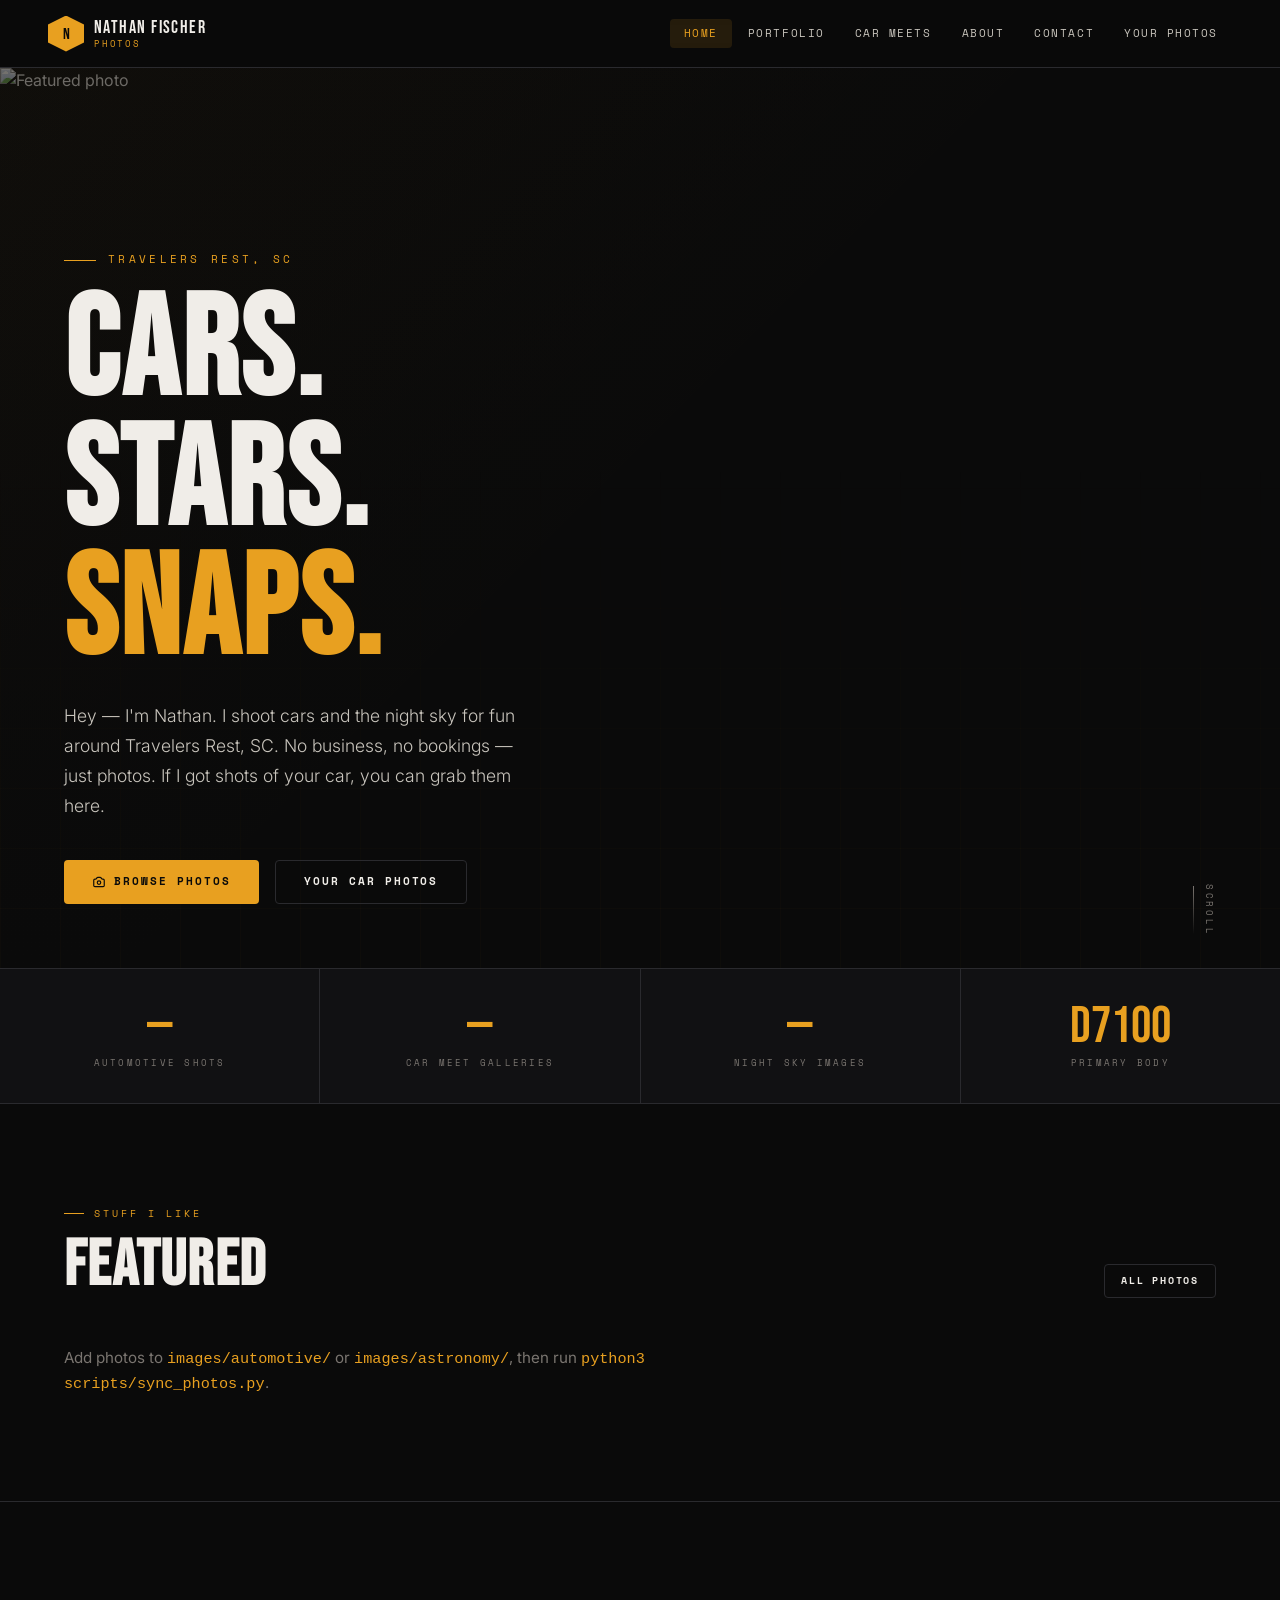
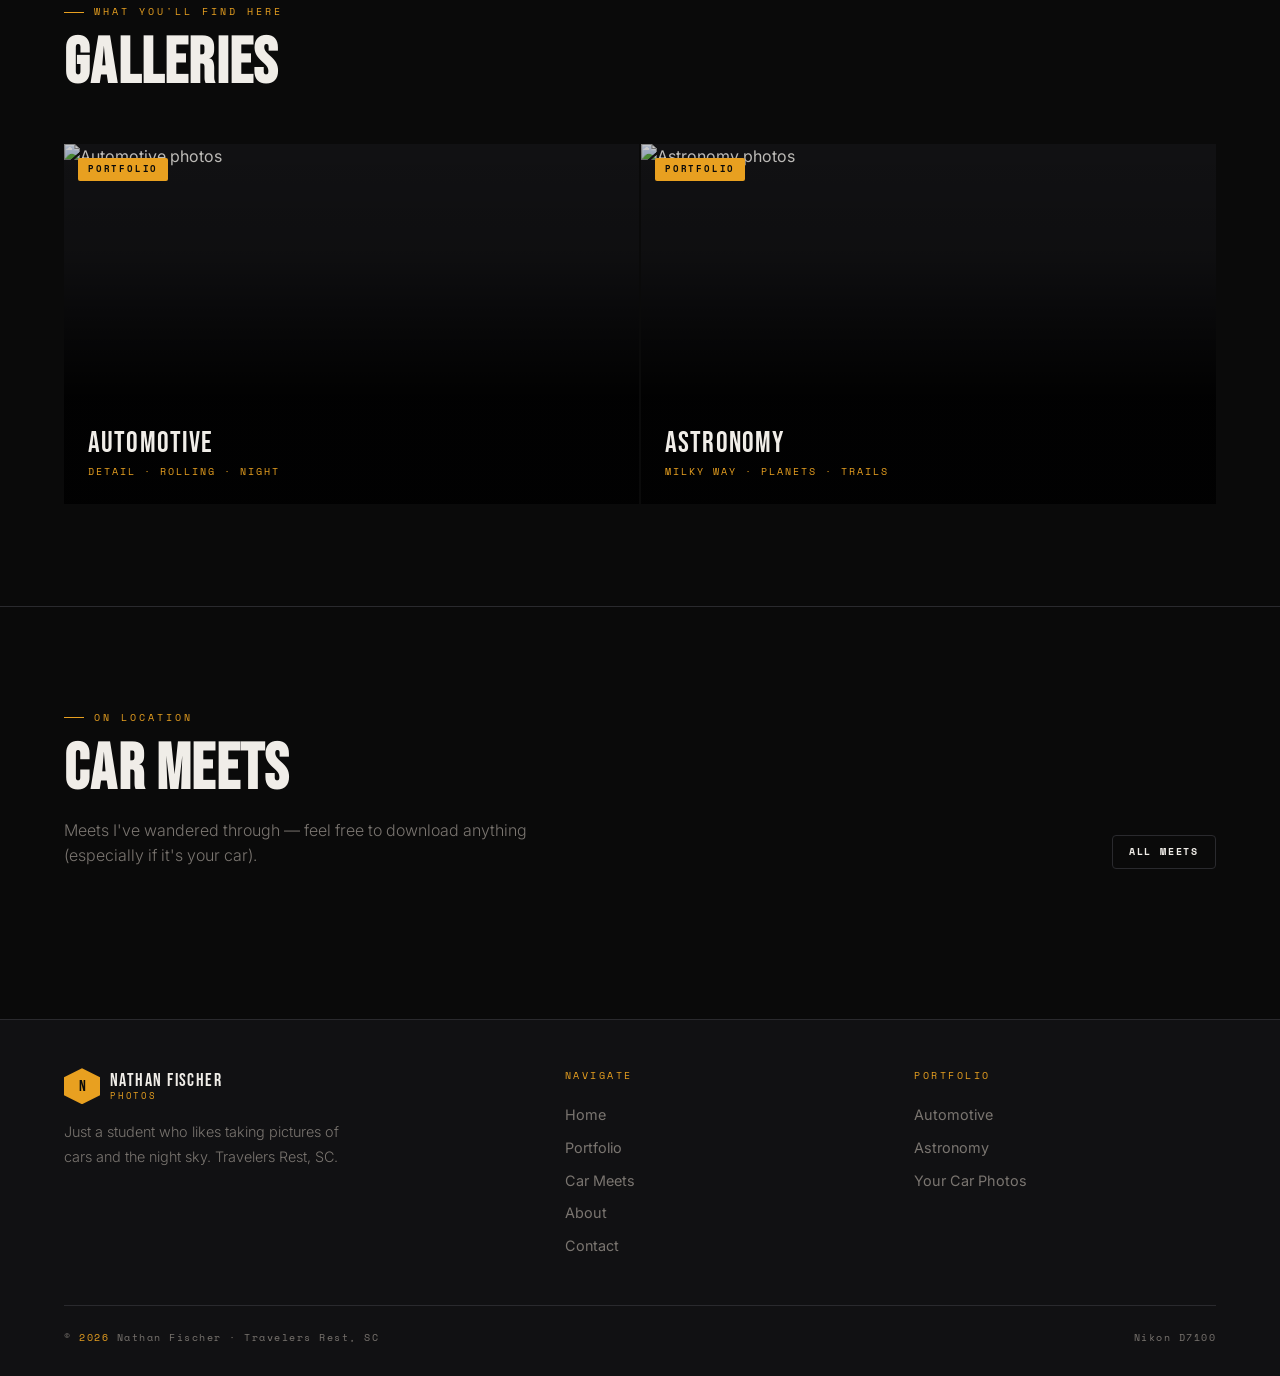
==== commit 0ca89992: "photography changes 2" ====
--- a/photography/index.html
+++ b/photography/index.html
@@ -48,8 +48,9 @@
     <!-- Replace this src with your own hero image path -->
     <img
       class="hero-image"
-      src="https://images.unsplash.com/photo-1544636331-e26879cd4d9b?w=1600&q=80&auto=format"
-      alt="Hero automotive photography"
+      id="hero-image"
+      src=""
+      alt="Featured photo"
       loading="eager"
     >
     <div class="hero-bg"></div>
@@ -105,25 +106,7 @@
       <a href="pages/portfolio.html" class="btn btn-outline btn-sm">All Photos</a>
     </div>
 
-    <div class="featured-grid" id="featured-grid">
-      <!-- Injected by JS -->
-      <div class="photo-card" style="background:var(--surface-2)">
-        <img class="photo-img" src="https://images.unsplash.com/photo-1492144534655-ae79c964c9d7?w=800&q=75" alt="Loading…" style="aspect-ratio:4/3;object-fit:cover;width:100%;height:100%;">
-        <div class="photo-overlay" style="opacity:1;background:linear-gradient(to top,rgba(0,0,0,0.7),transparent)">
-          <div class="photo-meta" style="transform:none">
-            <div class="photo-title">Featured Gallery</div>
-          </div>
-        </div>
-      </div>
-      <div class="photo-card" style="background:var(--surface-2)">
-        <img class="photo-img" src="https://images.unsplash.com/photo-1444492756863-04af4f06dafd?w=600&q=75" alt="Astronomy placeholder">
-        <div class="photo-overlay"><div class="photo-meta"><div class="photo-title">Night Sky</div></div></div>
-      </div>
-      <div class="photo-card" style="background:var(--surface-2)">
-        <img class="photo-img" src="https://images.unsplash.com/photo-1567808291548-fc3ee04dbcf0?w=600&q=75" alt="Car placeholder">
-        <div class="photo-overlay"><div class="photo-meta"><div class="photo-title">Machine</div></div></div>
-      </div>
-    </div>
+    <div class="featured-grid" id="featured-grid"></div>
   </section>
 
   <div class="divider"></div>
@@ -134,9 +117,9 @@
       <div class="section-eyebrow">What You'll Find Here</div>
       <h2 class="section-title">GALLERIES</h2>
     </div>
-    <div class="gallery-grid">
-      <a href="pages/portfolio.html?cat=automotive" class="gallery-card" style="display:block;text-decoration:none">
-        <img class="gallery-card-img lazy" data-src="https://images.unsplash.com/photo-1494976388531-d1058494cdd8?w=800&q=75" alt="Automotive photography">
+    <div class="gallery-grid" id="category-grid">
+      <a href="pages/portfolio.html?cat=automotive" class="gallery-card" id="cat-automotive" style="display:block;text-decoration:none">
+        <img class="gallery-card-img lazy" data-src="" alt="Automotive photos">
         <div class="gallery-card-info">
           <div class="gallery-card-name">AUTOMOTIVE</div>
           <div class="gallery-card-meta">
@@ -145,8 +128,8 @@
         </div>
         <div class="gallery-tag">Portfolio</div>
       </a>
-      <a href="pages/portfolio.html?cat=astronomy" class="gallery-card" style="display:block;text-decoration:none">
-        <img class="gallery-card-img lazy" data-src="https://images.unsplash.com/photo-1446776811953-b23d57bd21aa?w=800&q=75" alt="Astronomy photography">
+      <a href="pages/portfolio.html?cat=astronomy" class="gallery-card" id="cat-astronomy" style="display:block;text-decoration:none">
+        <img class="gallery-card-img lazy" data-src="" alt="Astronomy photos">
         <div class="gallery-card-info">
           <div class="gallery-card-name">ASTRONOMY</div>
           <div class="gallery-card-meta">
@@ -222,21 +205,46 @@
     const data = await loadData();
     if (!data) return;
 
-    // Stats
-    document.getElementById('stat-auto').textContent = data.portfolio.automotive.length + '+';
-    document.getElementById('stat-meets').textContent = data.carMeets.length;
-    document.getElementById('stat-astro').textContent = data.portfolio.astronomy.length + '+';
-
-    // Home meets preview (first 2)
+    const auto = data.portfolio?.automotive || [];
+    const astro = data.portfolio?.astronomy || [];
+    const meets = data.carMeets || [];
+
+    document.getElementById('stat-auto').textContent = auto.length ? `${auto.length}` : '—';
+    document.getElementById('stat-meets').textContent = meets.length || '—';
+    document.getElementById('stat-astro').textContent = astro.length ? `${astro.length}` : '—';
+
+    const heroPath = data.site?.hero || auto[0]?.file || astro[0]?.file;
+    if (heroPath) {
+      document.getElementById('hero-image').src = imageUrl(heroPath);
+    }
+
+    const featured = [...auto.slice(0, 2), ...astro.slice(0, 1)].slice(0, 3);
+    const featuredGrid = document.getElementById('featured-grid');
+    if (featured.length) {
+      featured.forEach((photo, i) => {
+        featuredGrid.appendChild(createPhotoCard(photo, featured, i));
+      });
+    } else {
+      featuredGrid.innerHTML = '<p style="color:var(--grey-mid);font-size:0.95rem">Add photos to <code style="color:var(--amber)">images/automotive/</code> or <code style="color:var(--amber)">images/astronomy/</code>, then run <code style="color:var(--amber)">python3 scripts/sync_photos.py</code>.</p>';
+    }
+
+    const setCategoryThumb = (id, photos) => {
+      const el = document.querySelector(`#${id} .gallery-card-img`);
+      if (el && photos[0]) el.dataset.src = imageUrl(photoThumbPath(photos[0]));
+    };
+    setCategoryThumb('cat-automotive', auto);
+    setCategoryThumb('cat-astronomy', astro);
+
     const grid = document.getElementById('home-meets-grid');
     if (grid) {
-      data.carMeets.slice(0, 2).forEach(meet => {
+      meets.slice(0, 2).forEach(meet => {
+        const cover = meetCoverPath(meet);
         const card = document.createElement('a');
         card.href = `pages/car-meets.html?meet=${meet.id}`;
         card.className = 'gallery-card';
         card.style.display = 'block';
         card.innerHTML = `
-          <img class="gallery-card-img lazy" data-src="https://images.unsplash.com/photo-1558618666-fcd25c85cd64?w=800&q=75" alt="${meet.name}">
+          <img class="gallery-card-img lazy" data-src="${imageUrl(cover)}" alt="${meet.name}">
           <div class="gallery-card-info">
             <div class="gallery-card-name">${meet.name.toUpperCase()}</div>
             <div class="gallery-card-meta">
@@ -247,8 +255,9 @@
           <div class="gallery-tag">${meet.tag}</div>`;
         grid.appendChild(card);
       });
-      initLazyLoad();
     }
+
+    initLazyLoad();
   }
 
   initHome();
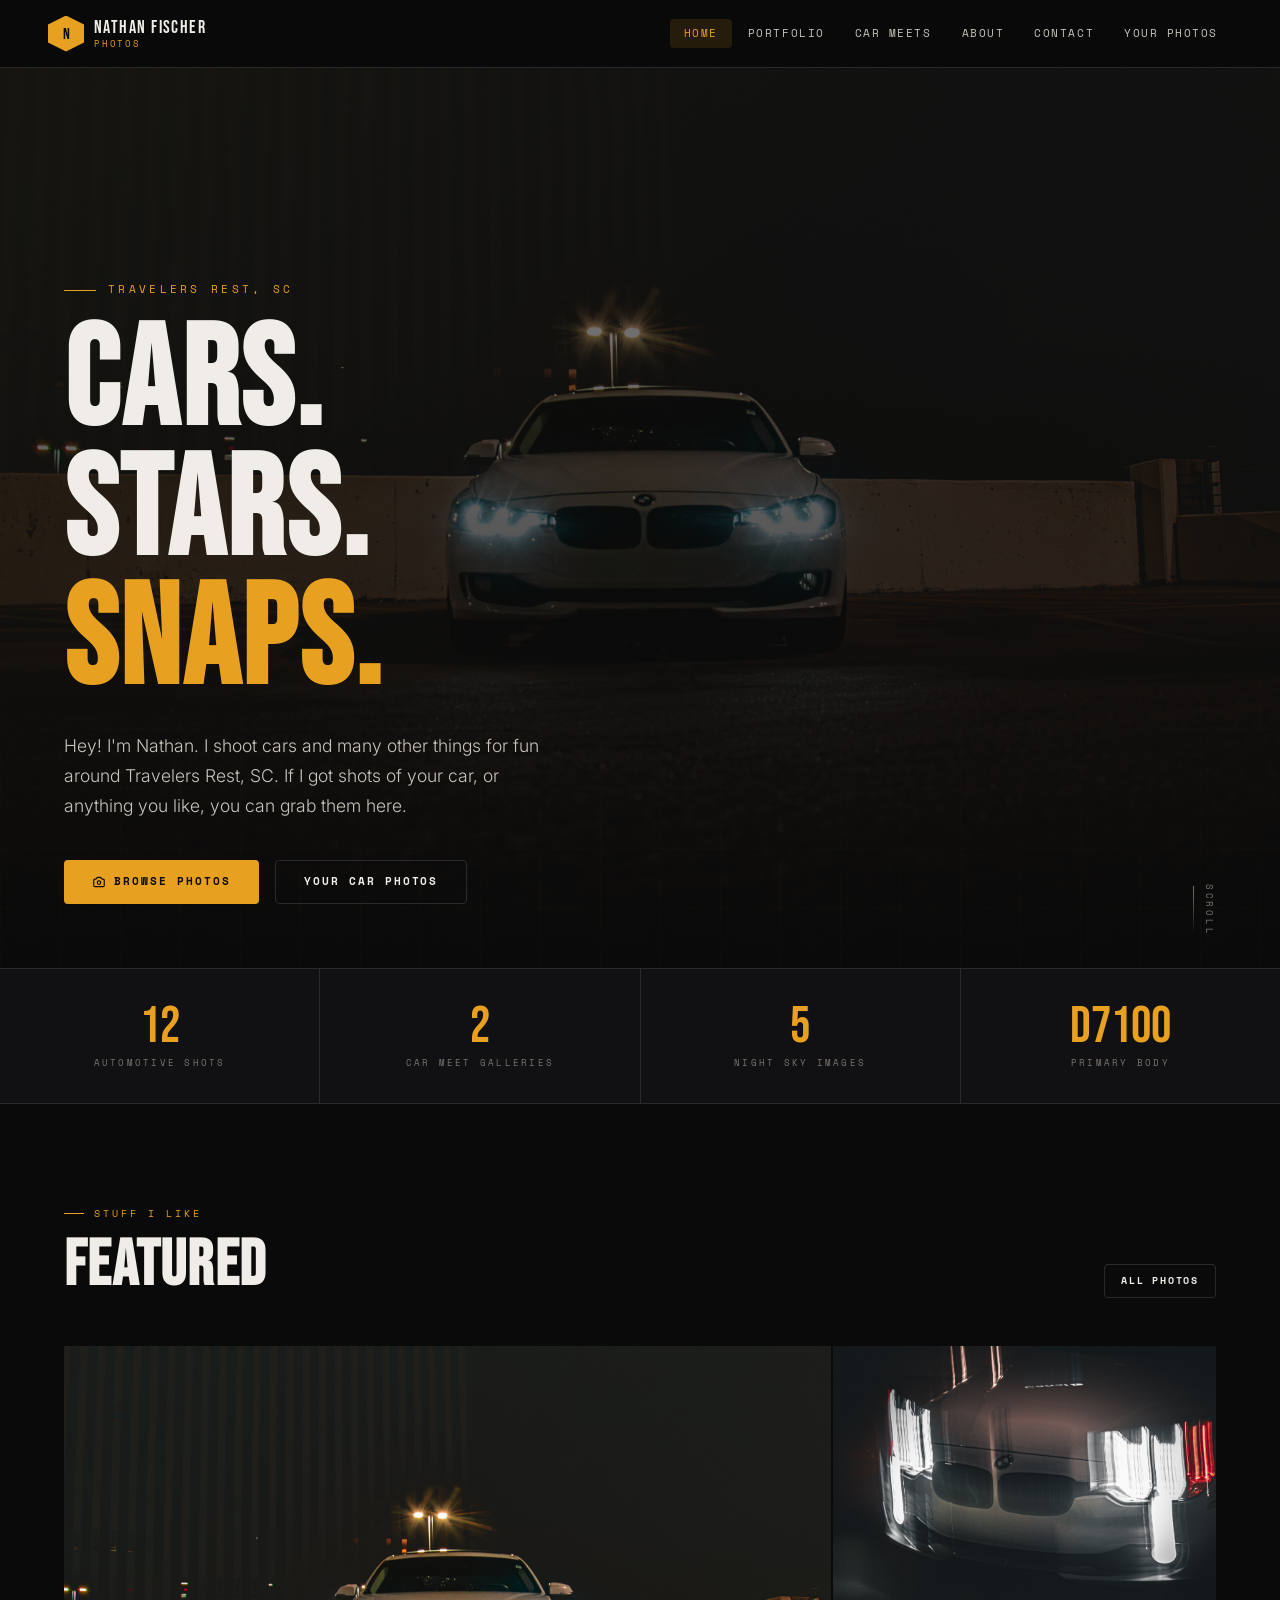
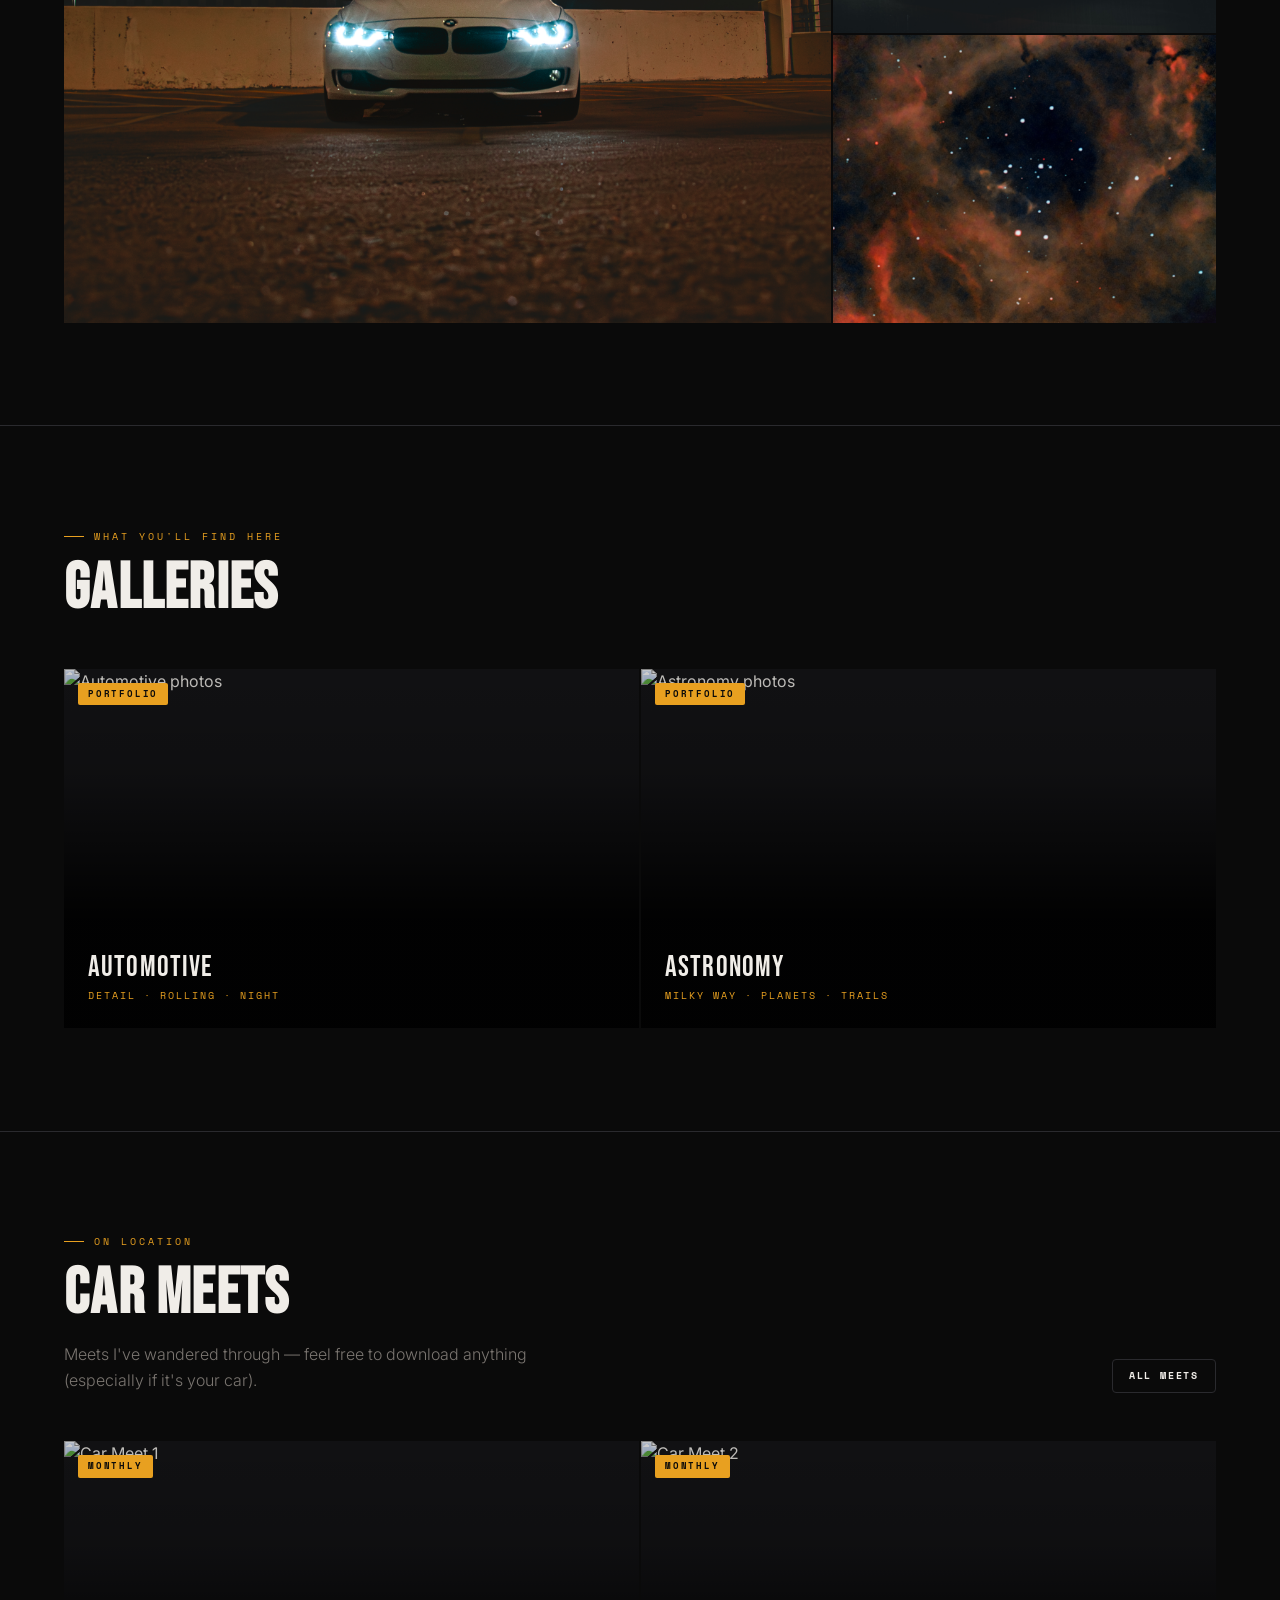
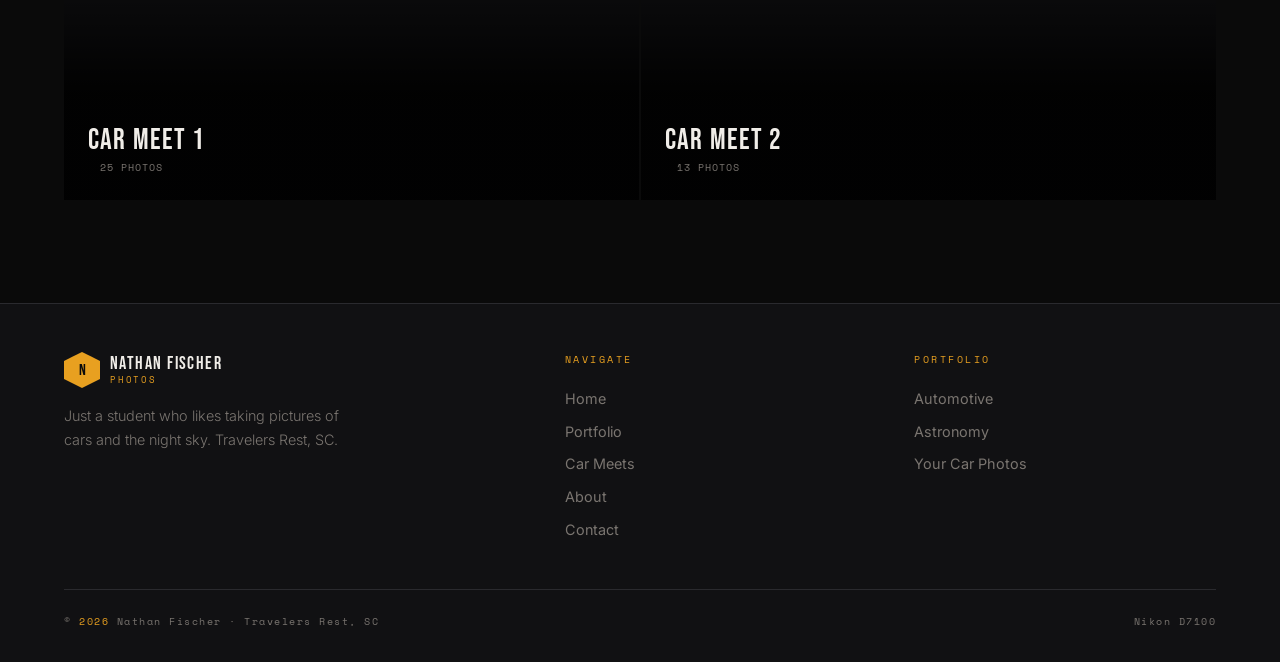
==== commit f810b6fc: "photos" ====
--- a/photography/index.html
+++ b/photography/index.html
@@ -63,7 +63,7 @@
         <span class="accent">SNAPS.</span>
       </h1>
       <p class="hero-desc">
-        Hey — I'm Nathan. I shoot cars and the night sky for fun around Travelers Rest, SC. No business, no bookings — just photos. If I got shots of your car, you can grab them here.
+        Hey! I'm Nathan. I shoot cars and many other things for fun around Travelers Rest, SC. If I got shots of your car, or anything you like, you can grab them here.
       </p>
       <div class="hero-cta">
         <a href="pages/portfolio.html" class="btn btn-primary">
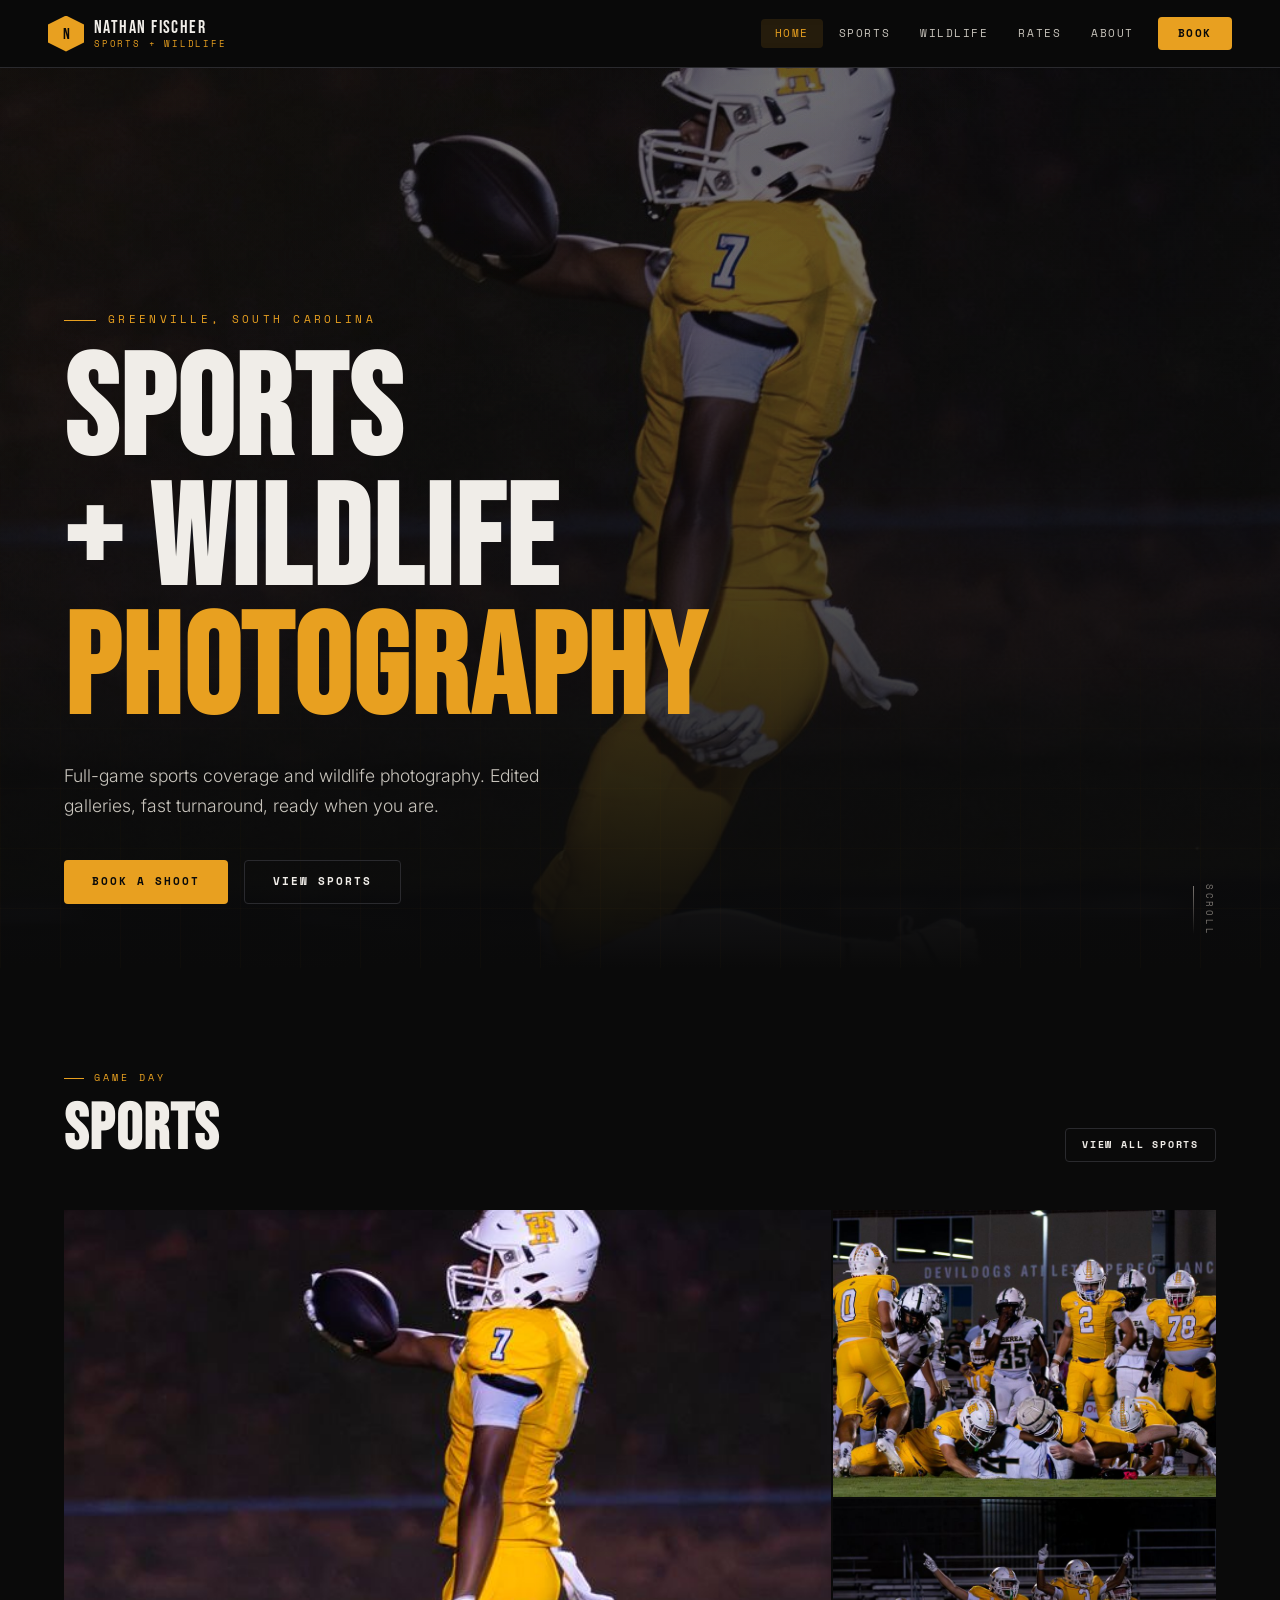
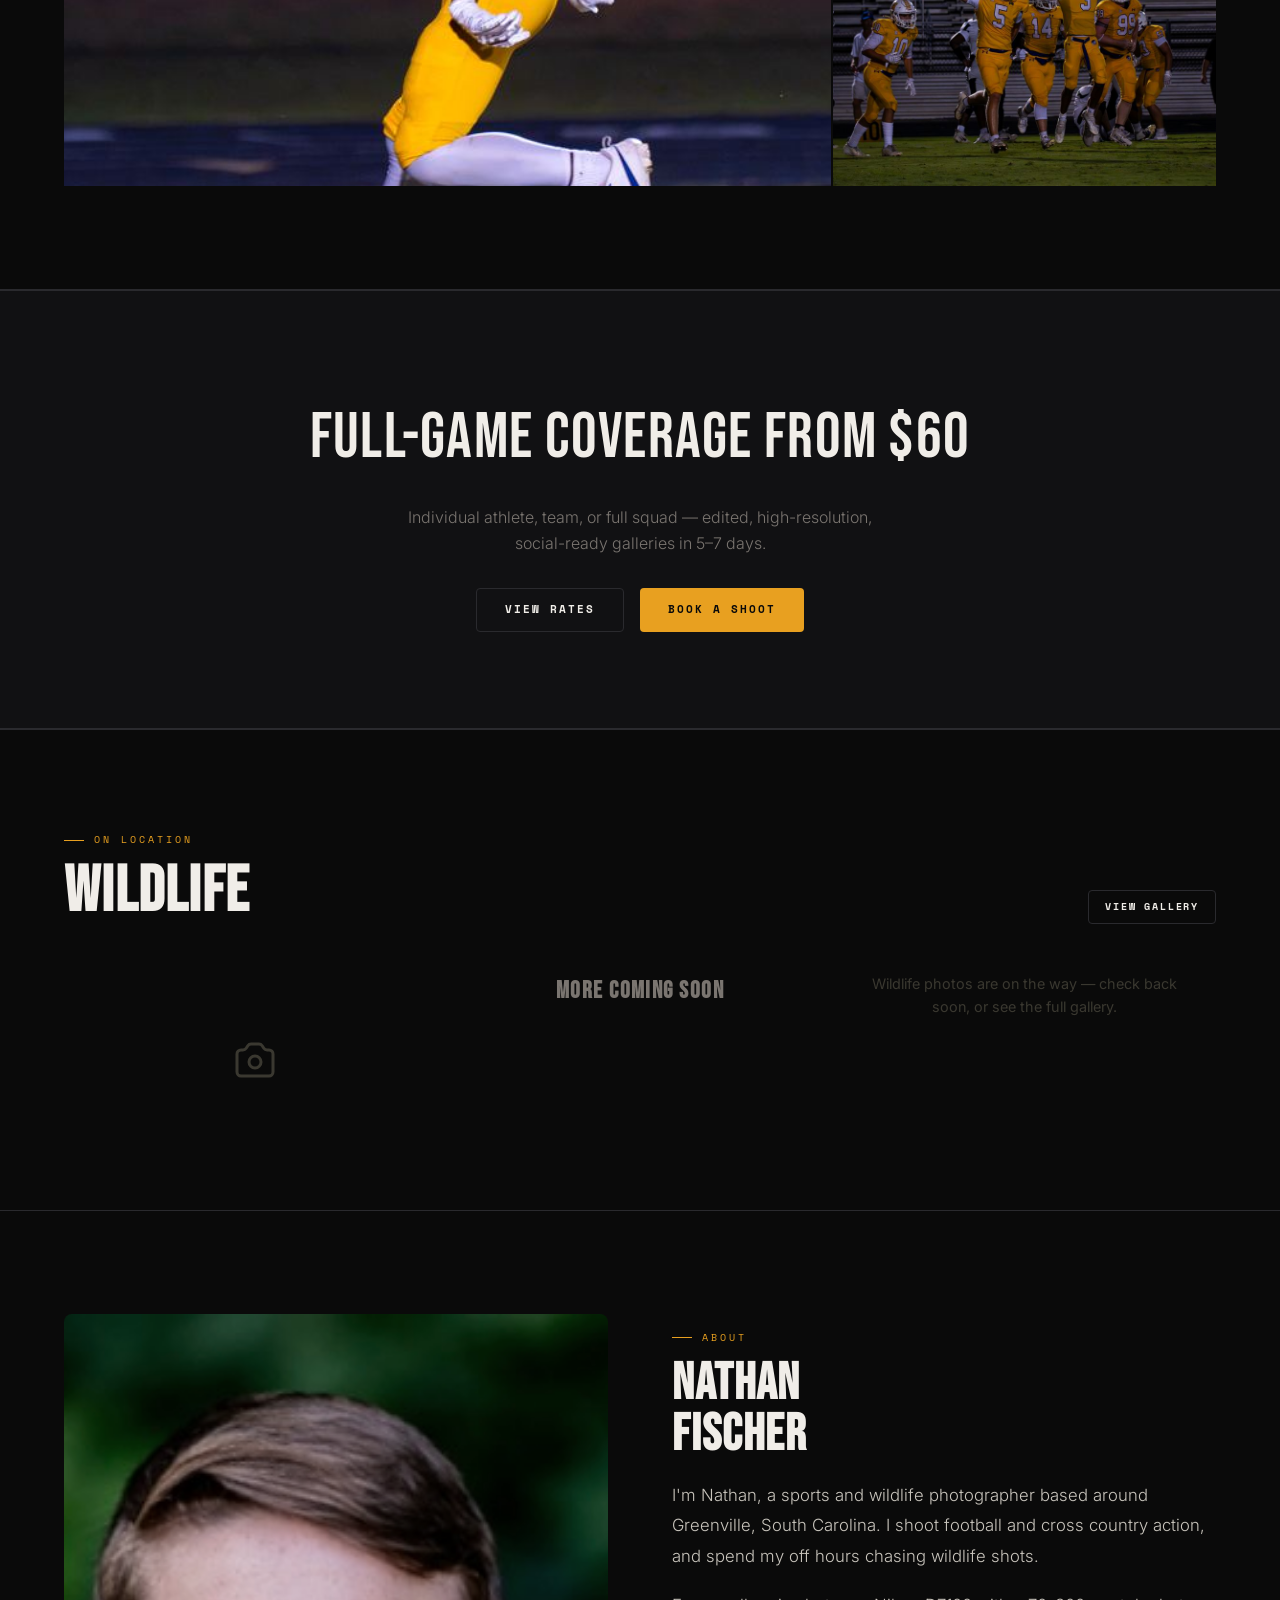
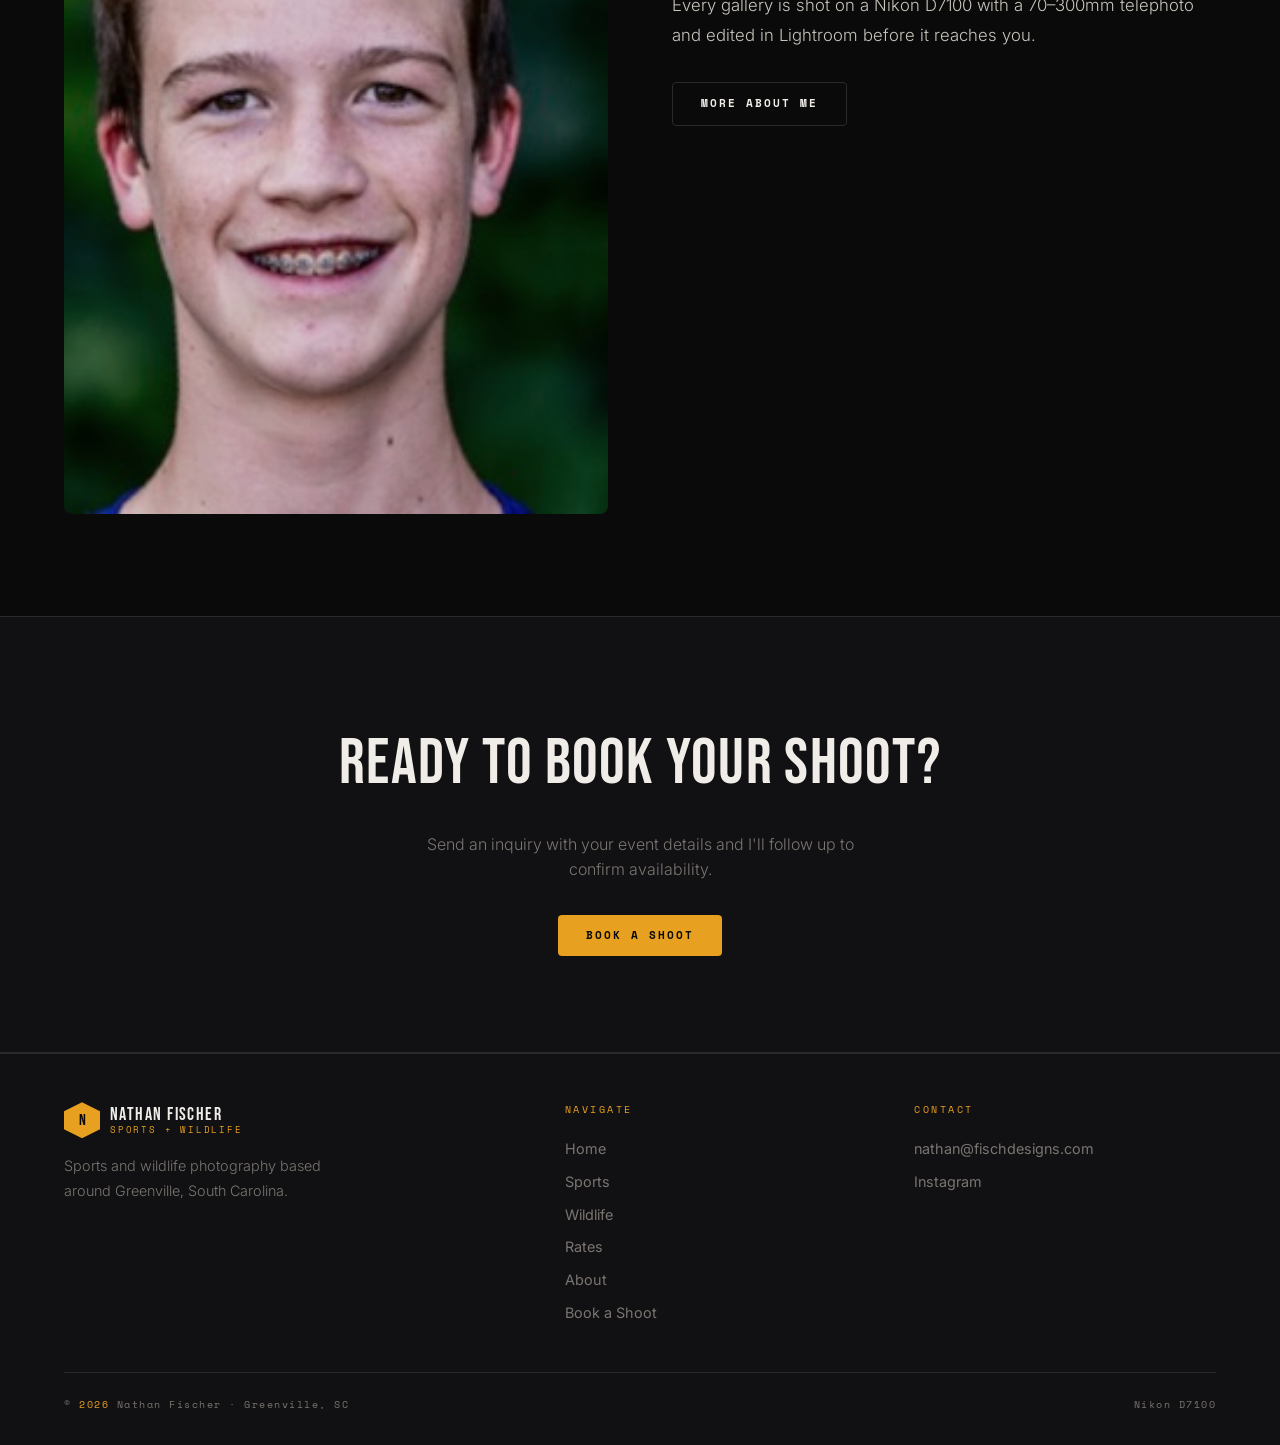
==== commit a8545c16: "Redesign photography site as a sports + wildlife booking site Replaces the automotive/astronomy port" ====
--- a/photography/index.html
+++ b/photography/index.html
@@ -3,30 +3,47 @@
 <head>
   <meta charset="UTF-8">
   <meta name="viewport" content="width=device-width, initial-scale=1.0">
-  <meta name="description" content="Nathan's photos — cars, night sky, and car meets around Travelers Rest, SC. Free to browse and download.">
-  <title>Nathan's Photos</title>
+  <title>Sports &amp; Wildlife Photographer in Greenville, SC | Nathan Fischer Photography</title>
+  <meta name="description" content="Sports and wildlife photography based in Greenville, South Carolina. Full-game football and cross country coverage with fast turnaround — book your shoot today.">
+  <link rel="canonical" href="https://freezingfirez.github.io/photography/">
+  <meta property="og:type" content="website">
+  <meta property="og:title" content="Nathan Fischer Photography — Sports &amp; Wildlife, Greenville SC">
+  <meta property="og:description" content="Full-game sports coverage and wildlife photography based in Greenville, South Carolina. View the work, check rates, and book a shoot.">
+  <meta property="og:url" content="https://freezingfirez.github.io/photography/">
+  <meta property="og:image" content="https://freezingfirez.github.io/photography/photos-web/sports/football/DSC06862.jpg">
+  <meta name="twitter:card" content="summary_large_image">
   <link rel="stylesheet" href="css/style.css">
   <link rel="preconnect" href="https://fonts.googleapis.com">
   <link rel="icon" href="data:image/svg+xml,<svg xmlns='http://www.w3.org/2000/svg' viewBox='0 0 36 36'><polygon points='18,0 36,9 36,27 18,36 0,27 0,9' fill='%23E8A020'/><text x='18' y='24' text-anchor='middle' font-size='16' font-family='sans-serif' fill='%230A0A0A' font-weight='bold'>N</text></svg>">
+  <script type="application/ld+json">
+  {
+    "@context": "https://schema.org",
+    "@type": "ProfessionalService",
+    "name": "Nathan Fischer Photography",
+    "url": "https://freezingfirez.github.io/photography/",
+    "areaServed": "Greenville, South Carolina",
+    "description": "Sports and wildlife photography based in Greenville, South Carolina.",
+    "sameAs": ["https://www.instagram.com/fisch.flickz"]
+  }
+  </script>
 </head>
 <body>
 
-<!-- NAVIGATION -->
 <nav class="nav" role="navigation" aria-label="Main navigation">
-  <a href="index.html" class="nav-logo" aria-label="Nathan Photography Home">
+  <a href="index.html" class="nav-logo" aria-label="Nathan Fischer Photography Home">
     <div class="nav-logo-mark"><span>N</span></div>
     <div class="nav-logo-text">
       <span class="name">Nathan Fischer</span>
-      <span class="tagline">Photos</span>
+      <span class="tagline">Sports + Wildlife</span>
     </div>
   </a>
   <div class="nav-links">
     <a href="index.html">Home</a>
-    <a href="pages/portfolio.html">Portfolio</a>
-    <a href="pages/car-meets.html">Car Meets</a>
+    <a href="pages/sports.html">Sports</a>
+    <a href="pages/wildlife.html">Wildlife</a>
+    <a href="pages/rates.html">Rates</a>
     <a href="pages/about.html">About</a>
-    <a href="pages/contact.html">Contact</a>
-    <a href="pages/clients.html">Your Photos</a>
+    <a href="pages/book.html" class="nav-cta">Book</a>
   </div>
   <button class="nav-hamburger" aria-label="Menu" aria-expanded="false">
     <span></span><span></span><span></span>
@@ -35,127 +52,102 @@
 
 <div class="nav-mobile" role="menu">
   <a href="index.html">Home</a>
-  <a href="pages/portfolio.html">Portfolio</a>
-  <a href="pages/car-meets.html">Car Meets</a>
+  <a href="pages/sports.html">Sports</a>
+  <a href="pages/wildlife.html">Wildlife</a>
+  <a href="pages/rates.html">Rates</a>
   <a href="pages/about.html">About</a>
-  <a href="pages/contact.html">Contact</a>
-  <a href="pages/clients.html">Your Photos</a>
+  <a href="pages/book.html" class="nav-cta">Book</a>
 </div>
 
-<!-- HERO -->
 <div class="page">
-  <section class="hero" aria-label="Hero">
-    <!-- Replace this src with your own hero image path -->
-    <img
-      class="hero-image"
-      id="hero-image"
-      src=""
-      alt="Featured photo"
-      loading="eager"
-    >
+  <!-- HERO -->
+  <section class="hero" aria-label="Intro">
+    <img class="hero-image" id="hero-image" src="" alt="Football action photography by Nathan Fischer, Greenville SC" loading="eager" fetchpriority="high">
     <div class="hero-bg"></div>
     <div class="hero-grid-overlay"></div>
     <div class="hero-content">
-      <div class="hero-eyebrow">Travelers Rest, SC</div>
+      <div class="hero-eyebrow">Greenville, South Carolina</div>
       <h1 class="hero-title">
-        CARS.<br>
-        STARS.<br>
-        <span class="accent">SNAPS.</span>
+        SPORTS<br>
+        + WILDLIFE<br>
+        <span class="accent">PHOTOGRAPHY</span>
       </h1>
       <p class="hero-desc">
-        Hey! I'm Nathan. I shoot cars and many other things for fun around Travelers Rest, SC. If I got shots of your car, or anything you like, you can grab them here.
+        Full-game sports coverage and wildlife photography. Edited galleries, fast turnaround, ready when you are.
       </p>
       <div class="hero-cta">
-        <a href="pages/portfolio.html" class="btn btn-primary">
-          <svg xmlns="http://www.w3.org/2000/svg" fill="none" viewBox="0 0 24 24" stroke="currentColor" stroke-width="2" style="width:14px;height:14px"><path stroke-linecap="round" stroke-linejoin="round" d="M3 9a2 2 0 012-2h.93a2 2 0 001.664-.89l.812-1.22A2 2 0 0110.07 4h3.86a2 2 0 011.664.89l.812 1.22A2 2 0 0018.07 7H19a2 2 0 012 2v9a2 2 0 01-2 2H5a2 2 0 01-2-2V9z"/><path stroke-linecap="round" stroke-linejoin="round" d="M15 13a3 3 0 11-6 0 3 3 0 016 0z"/></svg>
-          Browse Photos
-        </a>
-        <a href="pages/clients.html" class="btn btn-outline">Your Car Photos</a>
+        <a href="pages/book.html" class="btn btn-primary">Book a Shoot</a>
+        <a href="pages/sports.html" class="btn btn-outline">View Sports</a>
       </div>
     </div>
     <div class="hero-scroll-hint" aria-hidden="true">Scroll</div>
   </section>
 
-  <!-- STATS BAR -->
-  <div class="stats-bar" role="region" aria-label="Quick stats">
-    <div class="stat-item">
-      <div class="stat-num" id="stat-auto">—</div>
-      <div class="stat-label">Automotive Shots</div>
-    </div>
-    <div class="stat-item">
-      <div class="stat-num" id="stat-meets">—</div>
-      <div class="stat-label">Car Meet Galleries</div>
-    </div>
-    <div class="stat-item">
-      <div class="stat-num" id="stat-astro">—</div>
-      <div class="stat-label">Night Sky Images</div>
-    </div>
-    <div class="stat-item">
-      <div class="stat-num">D7100</div>
-      <div class="stat-label">Primary Body</div>
-    </div>
-  </div>
-
-  <!-- FEATURED WORK -->
-  <section class="section" id="featured" aria-label="Featured work">
+  <!-- FEATURED SPORTS -->
+  <section class="section" id="featured-sports" aria-label="Featured sports photography">
     <div class="section-header section-header-row">
       <div>
-        <div class="section-eyebrow">Stuff I Like</div>
-        <h2 class="section-title">FEATURED</h2>
-      </div>
-      <a href="pages/portfolio.html" class="btn btn-outline btn-sm">All Photos</a>
-    </div>
-
-    <div class="featured-grid" id="featured-grid"></div>
+        <div class="section-eyebrow">Game Day</div>
+        <h2 class="section-title">SPORTS</h2>
+      </div>
+      <a href="pages/sports.html" class="btn btn-outline btn-sm">View All Sports</a>
+    </div>
+    <div class="featured-grid" id="featured-sports-grid"></div>
   </section>
 
   <div class="divider"></div>
 
-  <!-- CATEGORIES PREVIEW -->
-  <section class="section" aria-label="Categories">
-    <div class="section-header">
-      <div class="section-eyebrow">What You'll Find Here</div>
-      <h2 class="section-title">GALLERIES</h2>
-    </div>
-    <div class="gallery-grid" id="category-grid">
-      <a href="pages/portfolio.html?cat=automotive" class="gallery-card" id="cat-automotive" style="display:block;text-decoration:none">
-        <img class="gallery-card-img lazy" data-src="" alt="Automotive photos">
-        <div class="gallery-card-info">
-          <div class="gallery-card-name">AUTOMOTIVE</div>
-          <div class="gallery-card-meta">
-            <span class="gallery-card-date">Detail · Rolling · Night</span>
-          </div>
+  <!-- SPORTS BOOKING TEASER -->
+  <section class="cta-banner" aria-label="Sports photography booking">
+    <div class="cta-banner-title">Full-Game Coverage From $60</div>
+    <p class="cta-banner-sub">Individual athlete, team, or full squad — edited, high-resolution, social-ready galleries in 5–7 days.</p>
+    <div class="hero-cta" style="justify-content:center">
+      <a href="pages/rates.html" class="btn btn-outline">View Rates</a>
+      <a href="pages/book.html" class="btn btn-primary">Book a Shoot</a>
+    </div>
+  </section>
+
+  <div class="divider"></div>
+
+  <!-- FEATURED WILDLIFE -->
+  <section class="section" id="featured-wildlife" aria-label="Featured wildlife photography">
+    <div class="section-header section-header-row">
+      <div>
+        <div class="section-eyebrow">On Location</div>
+        <h2 class="section-title">WILDLIFE</h2>
+      </div>
+      <a href="pages/wildlife.html" class="btn btn-outline btn-sm">View Gallery</a>
+    </div>
+    <div class="masonry-grid" id="featured-wildlife-grid"></div>
+  </section>
+
+  <div class="divider"></div>
+
+  <!-- SHORT ABOUT -->
+  <section class="section" aria-label="About Nathan Fischer">
+    <div class="about-layout">
+      <div class="about-img-wrap">
+        <img class="about-img" src="images/about/portrait.jpg" alt="Nathan Fischer" loading="lazy" width="600" height="800">
+      </div>
+      <div class="about-content">
+        <div class="section-eyebrow">About</div>
+        <h2 class="section-title" style="font-size:clamp(2rem,4vw,3.5rem);margin-bottom:1.25rem">NATHAN<br>FISCHER</h2>
+        <div class="about-body">
+          <p>I'm Nathan, a sports and wildlife photographer based around Greenville, South Carolina. I shoot football and cross country action, and spend my off hours chasing wildlife shots.</p>
+          <p>Every gallery is shot on a Nikon D7100 with a 70–300mm telephoto and edited in Lightroom before it reaches you.</p>
         </div>
-        <div class="gallery-tag">Portfolio</div>
-      </a>
-      <a href="pages/portfolio.html?cat=astronomy" class="gallery-card" id="cat-astronomy" style="display:block;text-decoration:none">
-        <img class="gallery-card-img lazy" data-src="" alt="Astronomy photos">
-        <div class="gallery-card-info">
-          <div class="gallery-card-name">ASTRONOMY</div>
-          <div class="gallery-card-meta">
-            <span class="gallery-card-date">Milky Way · Planets · Trails</span>
-          </div>
+        <div style="margin-top:2rem">
+          <a href="pages/about.html" class="btn btn-outline">More About Me</a>
         </div>
-        <div class="gallery-tag">Portfolio</div>
-      </a>
-    </div>
-  </section>
-
-  <div class="divider"></div>
-
-  <!-- RECENT CAR MEETS PREVIEW -->
-  <section class="section" aria-label="Recent Car Meets">
-    <div class="section-header section-header-row">
-      <div>
-        <div class="section-eyebrow">On Location</div>
-        <h2 class="section-title">CAR MEETS</h2>
-        <p class="section-sub">Meets I've wandered through — feel free to download anything (especially if it's your car).</p>
-      </div>
-      <a href="pages/car-meets.html" class="btn btn-outline btn-sm">All Meets</a>
-    </div>
-    <div class="gallery-grid" id="home-meets-grid">
-      <!-- injected by JS -->
-    </div>
+      </div>
+    </div>
+  </section>
+
+  <!-- FINAL CTA -->
+  <section class="cta-banner" aria-label="Book a shoot">
+    <div class="cta-banner-title">Ready to Book Your Shoot?</div>
+    <p class="cta-banner-sub">Send an inquiry with your event details and I'll follow up to confirm availability.</p>
+    <a href="pages/book.html" class="btn btn-primary">Book a Shoot</a>
   </section>
 
   <!-- FOOTER -->
@@ -166,32 +158,32 @@
           <div class="nav-logo-mark"><span>N</span></div>
           <div class="nav-logo-text">
             <span class="name">Nathan Fischer</span>
-            <span class="tagline">Photos</span>
+            <span class="tagline">Sports + Wildlife</span>
           </div>
         </div>
-        <p>Just a student who likes taking pictures of cars and the night sky. Travelers Rest, SC.</p>
+        <p>Sports and wildlife photography based around Greenville, South Carolina.</p>
       </div>
       <div>
         <div class="footer-heading">Navigate</div>
         <nav class="footer-links">
           <a href="index.html">Home</a>
-          <a href="pages/portfolio.html">Portfolio</a>
-          <a href="pages/car-meets.html">Car Meets</a>
+          <a href="pages/sports.html">Sports</a>
+          <a href="pages/wildlife.html">Wildlife</a>
+          <a href="pages/rates.html">Rates</a>
           <a href="pages/about.html">About</a>
-          <a href="pages/contact.html">Contact</a>
+          <a href="pages/book.html">Book a Shoot</a>
         </nav>
       </div>
       <div>
-        <div class="footer-heading">Portfolio</div>
+        <div class="footer-heading">Contact</div>
         <nav class="footer-links">
-          <a href="pages/portfolio.html?cat=automotive">Automotive</a>
-          <a href="pages/portfolio.html?cat=astronomy">Astronomy</a>
-          <a href="pages/clients.html">Your Car Photos</a>
+          <a href="mailto:nathan@fischdesigns.com">nathan@fischdesigns.com</a>
+          <a href="https://www.instagram.com/fisch.flickz?igsh=MWZ1emJtZ245enRxeA%3D%3D&utm_source=qr" target="_blank" rel="noopener">Instagram</a>
         </nav>
       </div>
     </div>
     <div class="footer-bottom">
-      <span class="footer-copy">© <span id="year"></span> Nathan Fischer · Travelers Rest, SC</span>
+      <span class="footer-copy">© <span id="year"></span> Nathan Fischer · Greenville, SC</span>
       <span class="footer-copy">Nikon D7100</span>
     </div>
   </footer>
@@ -205,59 +197,24 @@
     const data = await loadData();
     if (!data) return;
 
-    const auto = data.portfolio?.automotive || [];
-    const astro = data.portfolio?.astronomy || [];
-    const meets = data.carMeets || [];
-
-    document.getElementById('stat-auto').textContent = auto.length ? `${auto.length}` : '—';
-    document.getElementById('stat-meets').textContent = meets.length || '—';
-    document.getElementById('stat-astro').textContent = astro.length ? `${astro.length}` : '—';
-
-    const heroPath = data.site?.hero || auto[0]?.file || astro[0]?.file;
-    if (heroPath) {
-      document.getElementById('hero-image').src = imageUrl(heroPath);
+    const heroImg = document.getElementById('hero-image');
+    if (data.site?.hero) heroImg.src = imageUrl(data.site.hero);
+
+    const featured = featuredSportsPhotos(data, 3);
+    const featuredGrid = document.getElementById('featured-sports-grid');
+    if (featured.length) {
+      featured.forEach((photo, i) => featuredGrid.appendChild(createPhotoCard(photo, featured, i)));
+      initLazyLoad();
+    } else {
+      featuredGrid.innerHTML = '<p style="color:var(--grey-mid);font-size:0.95rem">Add photos to <code style="color:var(--amber)">photography/photos/sports/football/</code>, then run <code style="color:var(--amber)">python3 photography/scripts/sync_photos.py</code>.</p>';
     }
 
-    const featured = [...auto.slice(0, 2), ...astro.slice(0, 1)].slice(0, 3);
-    const featuredGrid = document.getElementById('featured-grid');
-    if (featured.length) {
-      featured.forEach((photo, i) => {
-        featuredGrid.appendChild(createPhotoCard(photo, featured, i));
-      });
-    } else {
-      featuredGrid.innerHTML = '<p style="color:var(--grey-mid);font-size:0.95rem">Add photos to <code style="color:var(--amber)">images/automotive/</code> or <code style="color:var(--amber)">images/astronomy/</code>, then run <code style="color:var(--amber)">python3 scripts/sync_photos.py</code>.</p>';
-    }
-
-    const setCategoryThumb = (id, photos) => {
-      const el = document.querySelector(`#${id} .gallery-card-img`);
-      if (el && photos[0]) el.dataset.src = imageUrl(photoThumbPath(photos[0]));
-    };
-    setCategoryThumb('cat-automotive', auto);
-    setCategoryThumb('cat-astronomy', astro);
-
-    const grid = document.getElementById('home-meets-grid');
-    if (grid) {
-      meets.slice(0, 2).forEach(meet => {
-        const cover = meetCoverPath(meet);
-        const card = document.createElement('a');
-        card.href = `pages/car-meets.html?meet=${meet.id}`;
-        card.className = 'gallery-card';
-        card.style.display = 'block';
-        card.innerHTML = `
-          <img class="gallery-card-img lazy" data-src="${imageUrl(cover)}" alt="${meet.name}">
-          <div class="gallery-card-info">
-            <div class="gallery-card-name">${meet.name.toUpperCase()}</div>
-            <div class="gallery-card-meta">
-              <span class="gallery-card-date">${meet.date}</span>
-              <span class="gallery-card-count">${meet.photos.length} Photos</span>
-            </div>
-          </div>
-          <div class="gallery-tag">${meet.tag}</div>`;
-        grid.appendChild(card);
-      });
-    }
-
-    initLazyLoad();
+    const wildlife = (data.wildlife?.photos || []).slice(0, 8);
+    renderGallery(
+      document.getElementById('featured-wildlife-grid'),
+      wildlife,
+      'Wildlife photos are on the way — check back soon, or see the full gallery.'
+    );
   }
 
   initHome();
--- a/photography/css/style.css
+++ b/photography/css/style.css
@@ -1,6 +1,6 @@
 /* ============================================================
-   NATHAN PHOTOGRAPHY — Core Design System
-   Dark automotive premium aesthetic
+   NATHAN FISCHER PHOTOGRAPHY — Core Design System
+   Dark, minimal, editorial — sports + wildlife
    ============================================================ */
 
 @import url('https://fonts.googleapis.com/css2?family=Bebas+Neue&family=Inter:wght@300;400;500;600&family=Space+Mono:wght@400;700&display=swap');
@@ -138,6 +138,21 @@
 .nav-links a.active {
   color: var(--amber);
 }
+.nav-links a.nav-cta,
+.nav-mobile a.nav-cta {
+  background: var(--amber);
+  color: var(--black) !important;
+  font-weight: 700;
+  padding: 8px 20px;
+  margin-left: 8px;
+}
+.nav-links a.nav-cta:hover { background: #F5B030; }
+.nav-mobile a.nav-cta {
+  margin-left: 0;
+  margin-top: 8px;
+  text-align: center;
+  border-left: none !important;
+}
 .nav-hamburger {
   display: none;
   flex-direction: column;
@@ -429,21 +444,38 @@
   break-inside: avoid;
   margin-bottom: 2px;
 }
+.masonry-grid {
+  columns: clamp(240px, 28vw, 340px);
+  column-gap: 2px;
+}
+.masonry-item {
+  break-inside: avoid;
+  margin-bottom: 2px;
+}
 .photo-card {
+  display: block;
+  width: 100%;
   position: relative;
   overflow: hidden;
   cursor: pointer;
   background: var(--surface);
   border-radius: 0;
-}
+  padding: 0;
+  border: none;
+  font: inherit;
+  color: inherit;
+  text-align: left;
+}
+.photo-card:focus-visible { outline: 2px solid var(--amber); outline-offset: -2px; }
 .photo-card:hover .photo-overlay { opacity: 1; }
 .photo-card:hover .photo-img { transform: scale(1.04); filter: brightness(0.75); }
 .photo-img {
   width: 100%;
-  aspect-ratio: 4/3;
+  aspect-ratio: var(--ar, 4/3);
   object-fit: cover;
   display: block;
   transition: transform 0.5s ease, filter 0.4s ease;
+  background: var(--surface-2);
 }
 .photo-img.lazy { opacity: 0; transition: opacity 0.4s ease, transform 0.5s ease, filter 0.4s ease; }
 .photo-img.loaded { opacity: 1; }
@@ -457,12 +489,15 @@
   flex-direction: column;
   justify-content: flex-end;
   padding: 1.2rem;
-}
-.photo-meta {
-  transform: translateY(8px);
-  transition: transform var(--transition);
-}
-.photo-card:hover .photo-meta { transform: translateY(0); }
+  pointer-events: none;
+}
+.photo-tag {
+  font-family: var(--font-mono);
+  font-size: 9px;
+  letter-spacing: 0.2em;
+  text-transform: uppercase;
+  color: var(--amber);
+}
 .photo-title {
   font-family: var(--font-display);
   font-size: 1.4rem;
@@ -478,16 +513,6 @@
   color: var(--grey-hi);
   text-transform: uppercase;
 }
-.photo-actions {
-  position: absolute;
-  top: 12px;
-  right: 12px;
-  display: flex;
-  gap: 6px;
-  opacity: 0;
-  transition: opacity var(--transition);
-}
-.photo-card:hover .photo-actions { opacity: 1; }
 
 /* ============================================================
    CATEGORY FILTERS
@@ -707,26 +732,6 @@
 }
 .lightbox-close:hover { background: var(--red-alert); border-color: var(--red-alert); }
 .lightbox-close svg { width: 18px; height: 18px; }
-.lightbox-footer {
-  position: absolute;
-  bottom: 0; left: 0; right: 0;
-  height: 56px;
-  display: flex;
-  align-items: center;
-  justify-content: center;
-  gap: 1rem;
-  background: linear-gradient(to top, rgba(0,0,0,0.8), transparent);
-}
-.lightbox-meta {
-  position: absolute;
-  bottom: 60px; left: 50%; transform: translateX(-50%);
-  font-family: var(--font-mono);
-  font-size: 10px;
-  letter-spacing: 0.15em;
-  color: var(--grey-mid);
-  text-transform: uppercase;
-  white-space: nowrap;
-}
 .lb-nav {
   position: absolute;
   top: 50%;
@@ -745,25 +750,6 @@
 .lb-nav svg { width: 22px; height: 22px; }
 .lb-prev { left: 1.5rem; }
 .lb-next { right: 1.5rem; }
-.lightbox-download {
-  display: inline-flex;
-  align-items: center;
-  gap: 8px;
-  padding: 9px 22px;
-  background: var(--amber);
-  color: var(--black);
-  border-radius: var(--radius);
-  font-family: var(--font-mono);
-  font-size: 10px;
-  letter-spacing: 0.18em;
-  text-transform: uppercase;
-  font-weight: 700;
-  transition: all var(--transition);
-  cursor: pointer;
-  text-decoration: none;
-}
-.lightbox-download:hover { background: #F5B030; transform: translateY(-1px); }
-.lightbox-download svg { width: 14px; height: 14px; }
 
 /* ============================================================
    HOME — FEATURED SECTION
@@ -771,44 +757,14 @@
 .featured-grid {
   display: grid;
   grid-template-columns: 2fr 1fr;
-  grid-template-rows: auto auto;
+  grid-template-rows: 1fr 1fr;
   gap: 2px;
-}
+  aspect-ratio: 2 / 1;
+}
+.featured-grid .photo-card { height: 100%; }
+.featured-grid .photo-img { width: 100%; height: 100%; aspect-ratio: unset; object-fit: cover; }
 .featured-grid .photo-card:first-child {
   grid-row: 1 / 3;
-}
-.featured-grid .photo-card:first-child .photo-img { aspect-ratio: unset; height: 100%; }
-
-/* ============================================================
-   HOME — STATS
-   ============================================================ */
-.stats-bar {
-  background: var(--surface);
-  border-top: 1px solid var(--border);
-  border-bottom: 1px solid var(--border);
-  display: flex;
-  align-items: stretch;
-}
-.stat-item {
-  flex: 1;
-  padding: 2rem;
-  text-align: center;
-  border-right: 1px solid var(--border);
-}
-.stat-item:last-child { border-right: none; }
-.stat-num {
-  font-family: var(--font-display);
-  font-size: clamp(2.5rem, 4vw, 4rem);
-  color: var(--amber);
-  line-height: 1;
-  margin-bottom: 4px;
-}
-.stat-label {
-  font-family: var(--font-mono);
-  font-size: 9px;
-  letter-spacing: 0.25em;
-  color: var(--grey-mid);
-  text-transform: uppercase;
 }
 
 /* ============================================================
@@ -996,47 +952,167 @@
 .social-link svg { width: 18px; height: 18px; }
 
 /* ============================================================
-   CLIENT GALLERY / PASSWORD GATE
-   ============================================================ */
-.client-gate {
-  max-width: 440px;
-  margin: 6rem auto;
-  padding: 3rem;
+   RATES / PACKAGES
+   ============================================================ */
+.rates-grid {
+  display: grid;
+  grid-template-columns: repeat(auto-fit, minmax(250px, 1fr));
+  gap: 1.5rem;
+}
+.rate-card {
+  position: relative;
   background: var(--surface);
   border: 1px solid var(--border);
   border-radius: var(--radius-lg);
+  padding: 2rem 1.75rem;
+  display: flex;
+  flex-direction: column;
+  transition: border-color var(--transition), transform var(--transition);
+}
+.rate-card:hover { border-color: var(--amber-dim); transform: translateY(-4px); }
+.rate-card.featured { border-color: var(--amber); box-shadow: var(--shadow-glow); }
+.rate-card-badge {
+  position: absolute;
+  top: -1px; right: 1.5rem;
+  background: var(--amber);
+  color: var(--black);
+  font-family: var(--font-mono);
+  font-size: 9px;
+  font-weight: 700;
+  letter-spacing: 0.15em;
+  text-transform: uppercase;
+  padding: 5px 12px;
+  border-radius: 0 0 4px 4px;
+}
+.rate-card-name {
+  font-family: var(--font-display);
+  font-size: 1.7rem;
+  letter-spacing: 0.04em;
+  color: var(--white);
+  margin-bottom: 0.35rem;
+}
+.rate-card-price {
+  font-family: var(--font-display);
+  font-size: 3rem;
+  color: var(--amber);
+  line-height: 1;
+  margin-bottom: 1.5rem;
+}
+.rate-card-price span {
+  font-family: var(--font-mono);
+  font-size: 11px;
+  color: var(--grey-mid);
+  letter-spacing: 0.1em;
+  margin-left: 4px;
+}
+.rate-card-list {
+  display: flex;
+  flex-direction: column;
+  gap: 0.7rem;
+  margin-bottom: 2rem;
+  flex: 1;
+}
+.rate-card-list li {
+  display: flex;
+  align-items: flex-start;
+  gap: 10px;
+  font-size: 0.9rem;
+  color: var(--grey-hi);
+  font-weight: 300;
+  line-height: 1.4;
+}
+.rate-card-list svg {
+  width: 15px; height: 15px;
+  flex-shrink: 0;
+  margin-top: 2px;
+  color: var(--amber);
+}
+.rate-note {
+  font-family: var(--font-mono);
+  font-size: 10px;
+  letter-spacing: 0.05em;
+  color: var(--grey-mid);
+  margin-top: -1rem;
+  margin-bottom: 1.5rem;
+}
+
+.policy-grid {
+  display: grid;
+  grid-template-columns: repeat(auto-fit, minmax(220px, 1fr));
+  gap: 1.5rem;
+}
+.policy-item {
+  padding: 1.5rem;
+  background: var(--surface);
+  border: 1px solid var(--border);
+  border-radius: var(--radius);
+}
+.policy-item-title {
+  font-family: var(--font-mono);
+  font-size: 10px;
+  letter-spacing: 0.15em;
+  text-transform: uppercase;
+  color: var(--amber);
+  margin-bottom: 0.6rem;
+}
+.policy-item p {
+  font-size: 0.9rem;
+  color: var(--grey-hi);
+  font-weight: 300;
+  line-height: 1.6;
+}
+
+/* ============================================================
+   CTA BANNER
+   ============================================================ */
+.cta-banner {
+  background: var(--surface);
+  border-top: 1px solid var(--border);
+  border-bottom: 1px solid var(--border);
+  padding: clamp(3.5rem, 9vw, 6rem) clamp(1.5rem, 5vw, 4rem);
   text-align: center;
 }
-.client-gate-icon {
-  width: 64px; height: 64px;
-  background: var(--amber-glow);
-  border: 1px solid var(--amber-dim);
-  border-radius: 50%;
-  display: flex; align-items: center; justify-content: center;
-  margin: 0 auto 1.5rem;
-  color: var(--amber);
-}
-.client-gate-icon svg { width: 28px; height: 28px; }
-.client-gate h2 {
+.cta-banner-title {
   font-family: var(--font-display);
-  font-size: 2rem;
-  letter-spacing: 0.06em;
-  margin-bottom: 0.5rem;
-}
-.client-gate p {
-  color: var(--grey-mid);
-  font-size: 0.9rem;
-  margin-bottom: 2rem;
-}
-.client-gate-error {
-  color: var(--red-alert);
-  font-family: var(--font-mono);
-  font-size: 11px;
-  letter-spacing: 0.1em;
-  margin-top: 0.75rem;
-  display: none;
-}
-.client-gate-error.show { display: block; }
+  font-size: clamp(2.2rem, 6vw, 4rem);
+  letter-spacing: 0.02em;
+  color: var(--white);
+  margin-bottom: 1rem;
+}
+.cta-banner-sub {
+  color: var(--grey-mid);
+  font-size: 1rem;
+  font-weight: 300;
+  max-width: 480px;
+  margin: 0 auto 2rem;
+}
+
+/* ============================================================
+   BOOKING FORM EXTRAS
+   ============================================================ */
+.form-row {
+  display: grid;
+  grid-template-columns: 1fr 1fr;
+  gap: 1.25rem;
+}
+.form-section-label {
+  font-family: var(--font-mono);
+  font-size: 10px;
+  letter-spacing: 0.25em;
+  text-transform: uppercase;
+  color: var(--amber);
+  margin: 1.75rem 0 1rem;
+  padding-top: 1.25rem;
+  border-top: 1px solid var(--border);
+}
+.form-note {
+  font-size: 0.85rem;
+  color: var(--grey-mid);
+  font-weight: 300;
+  line-height: 1.6;
+  margin-top: 1rem;
+}
+#athlete-fields[hidden] { display: none; }
 
 /* ============================================================
    FOOTER
@@ -1176,15 +1252,16 @@
 @media (max-width: 900px) {
   .nav-links { display: none; }
   .nav-hamburger { display: flex; }
-  .featured-grid { grid-template-columns: 1fr; grid-template-rows: auto; }
+  .featured-grid { grid-template-columns: 1fr; grid-template-rows: none; aspect-ratio: unset; }
+  .featured-grid .photo-card { height: auto; }
   .featured-grid .photo-card:first-child { grid-row: auto; }
-  .featured-grid .photo-card:first-child .photo-img { aspect-ratio: 4/3; height: auto; }
+  .featured-grid .photo-img { aspect-ratio: 4/3; height: auto; }
   .about-layout { grid-template-columns: 1fr; }
   .about-img-badge { right: 0; }
   .contact-layout { grid-template-columns: 1fr; }
   .footer-grid { grid-template-columns: 1fr 1fr; }
-  .stats-bar { flex-wrap: wrap; }
-  .stat-item { flex: 1 1 50%; border-bottom: 1px solid var(--border); }
+  .form-row { grid-template-columns: 1fr; }
+  .masonry-grid { columns: 2; }
 }
 @media (max-width: 600px) {
   .photo-grid { grid-template-columns: 1fr 1fr; }
@@ -1197,7 +1274,8 @@
   .search-wrap { margin-left: 0; width: 100%; }
   .search-input { width: 100%; }
   .search-input:focus { width: 100%; }
-  .lightbox-meta { display: none; }
+  .masonry-grid { columns: 1; }
+  .rate-card-price { font-size: 2.4rem; }
 }
 @media (max-width: 400px) {
   .photo-grid { grid-template-columns: 1fr; }
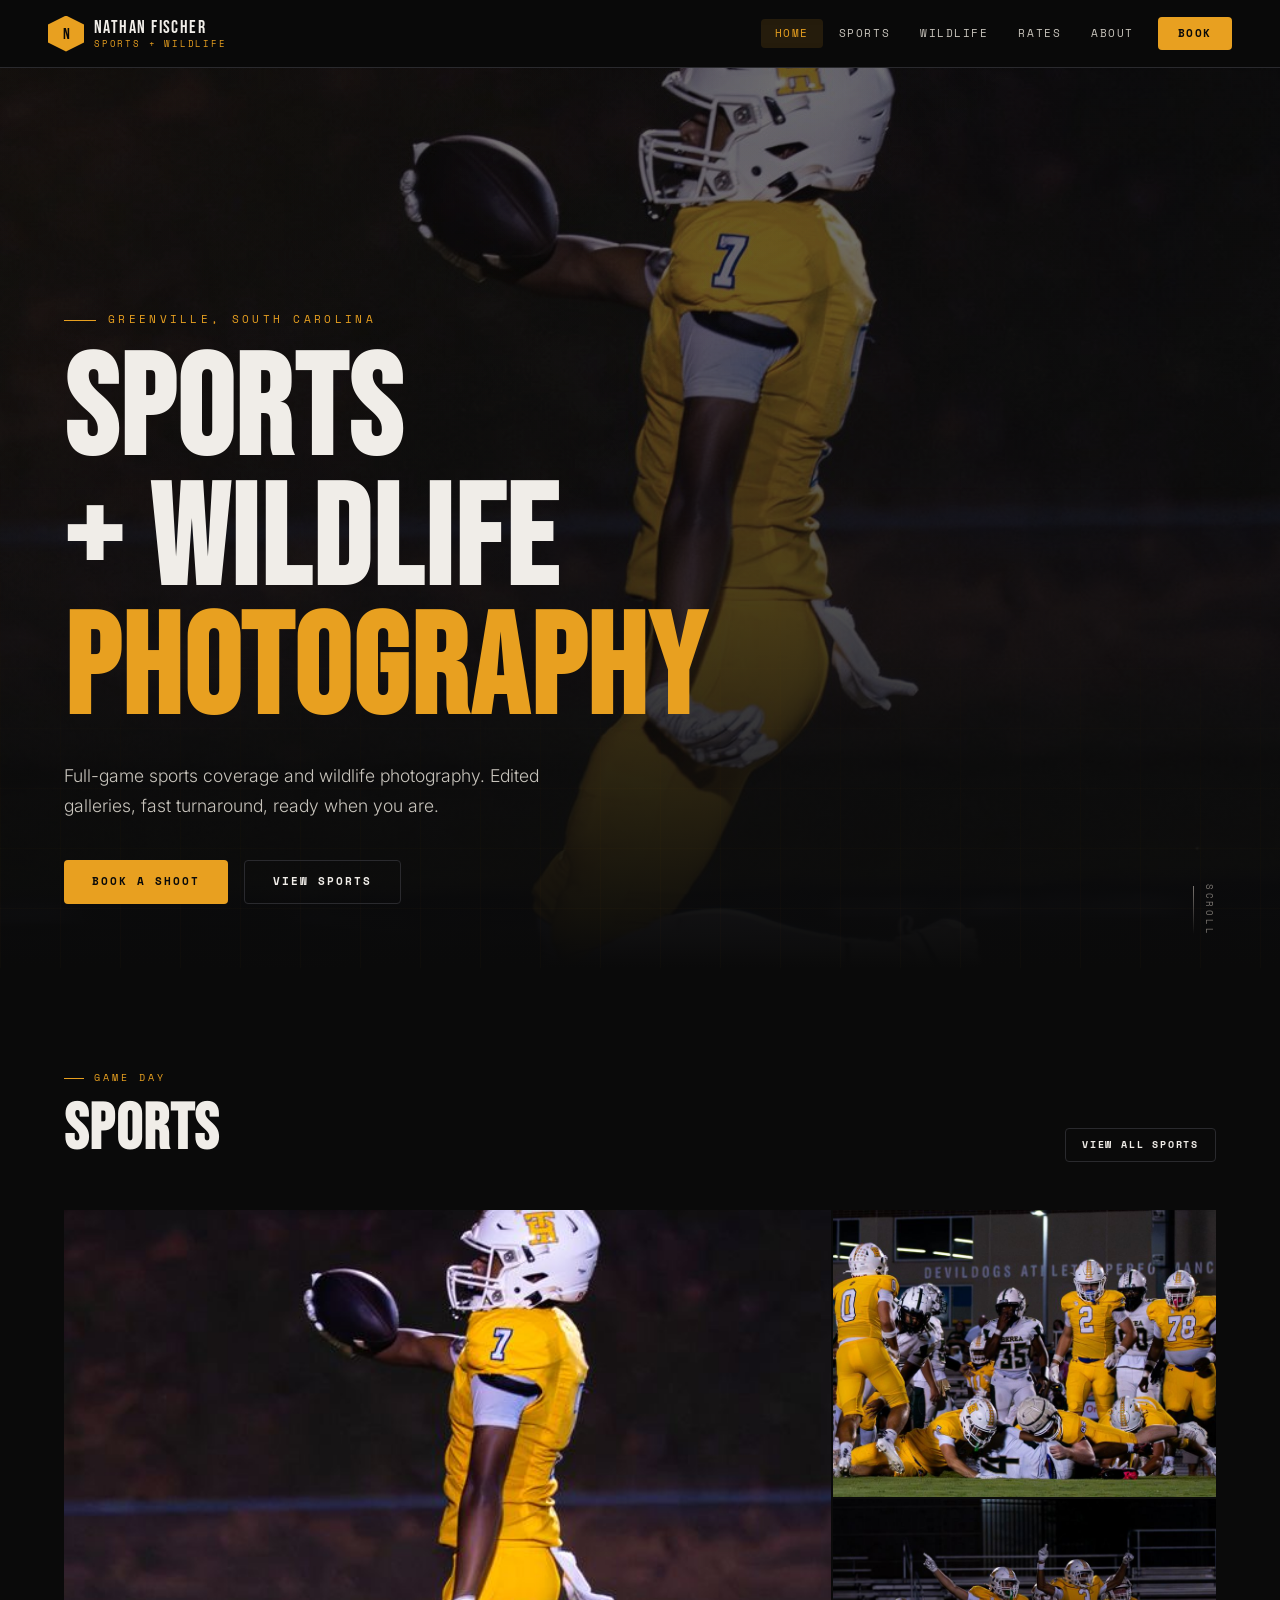
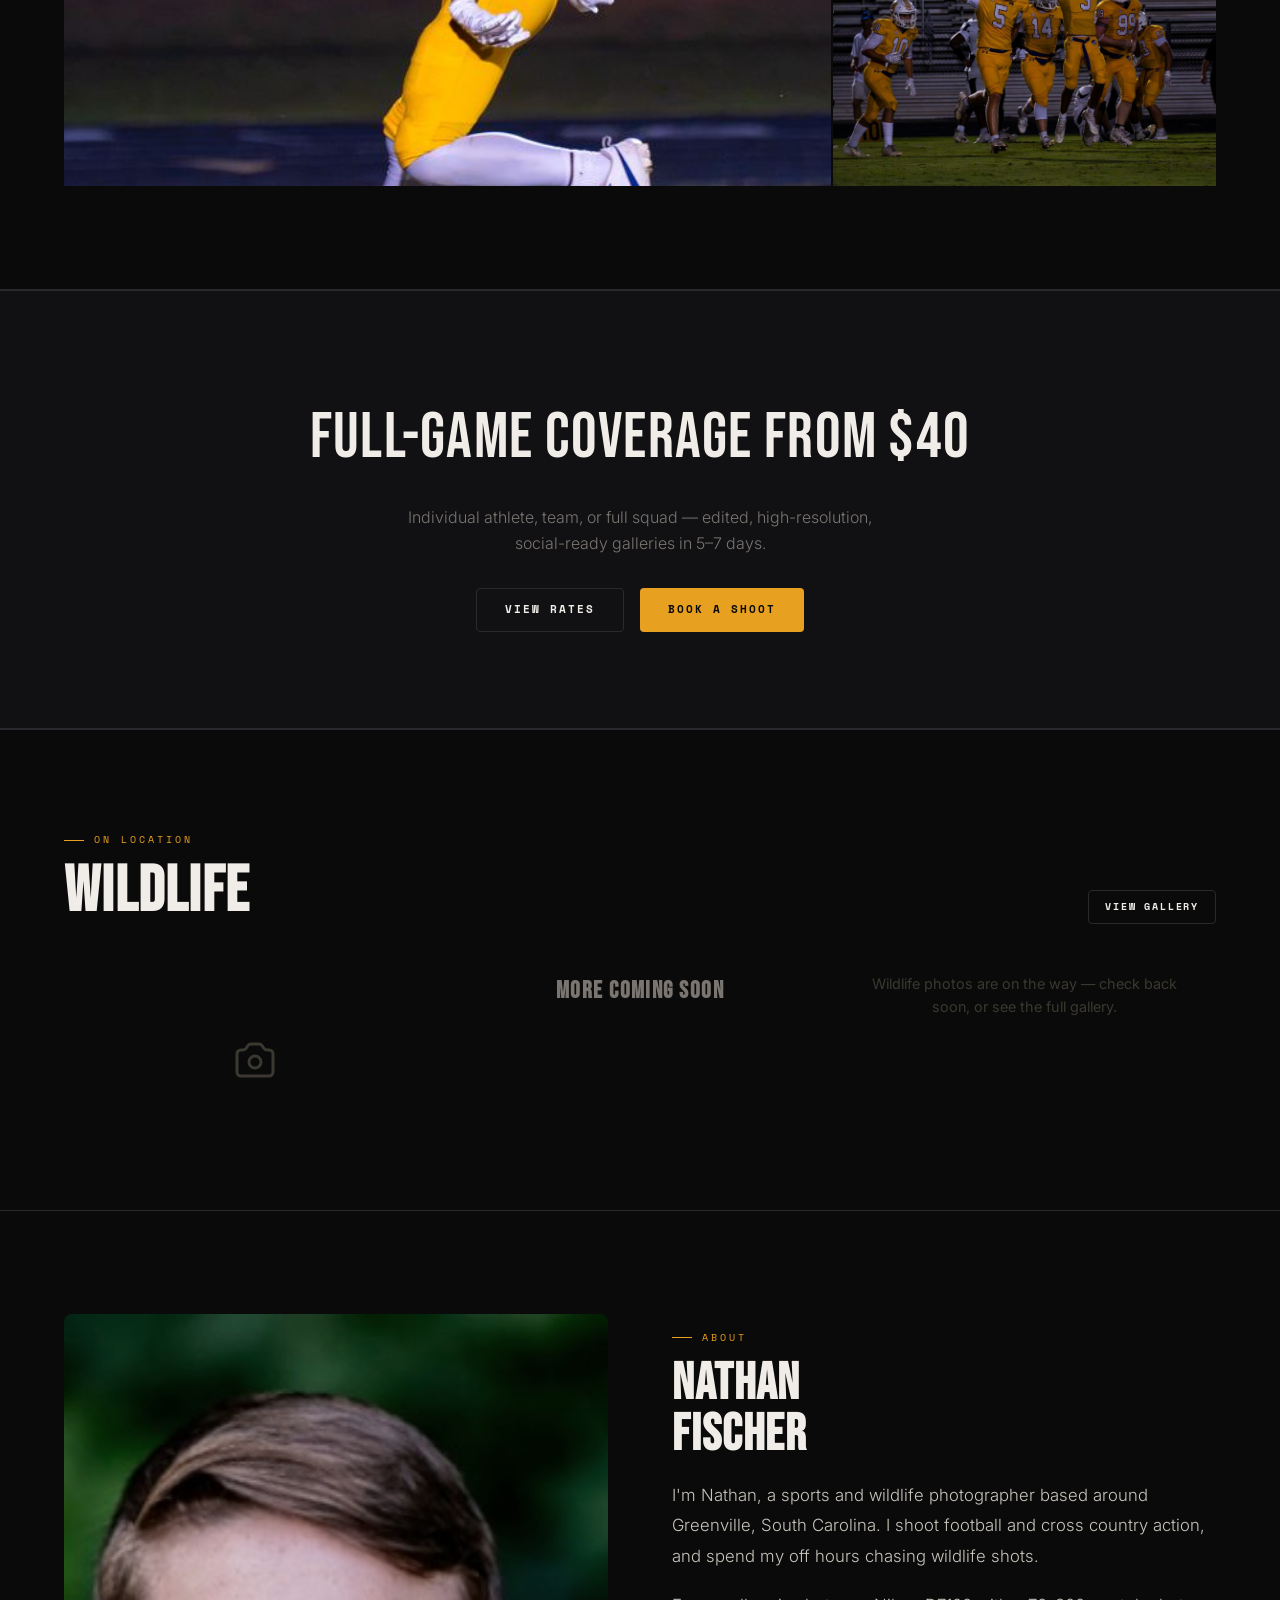
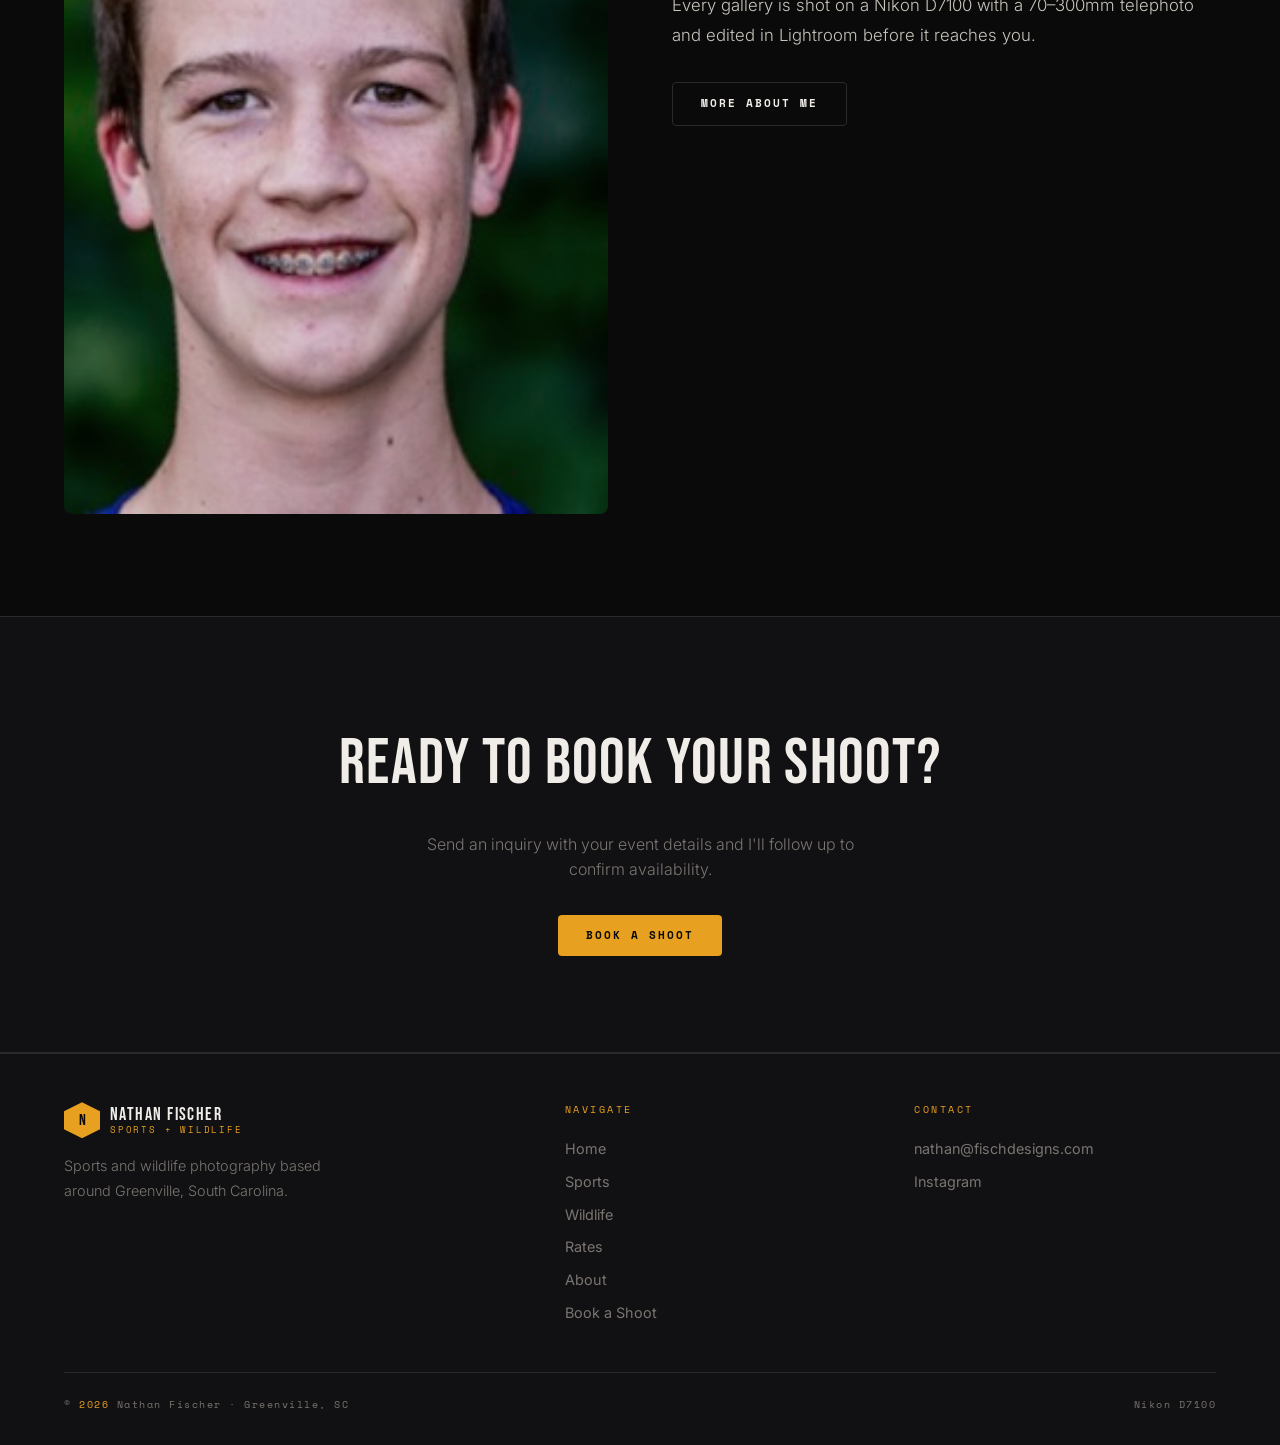
==== commit 631019a5: "Update rates: drop Most Popular tag and deposit, adjust pricing Individual $40, Multi-Athlete $65, F" ====
--- a/photography/index.html
+++ b/photography/index.html
@@ -99,7 +99,7 @@
 
   <!-- SPORTS BOOKING TEASER -->
   <section class="cta-banner" aria-label="Sports photography booking">
-    <div class="cta-banner-title">Full-Game Coverage From $60</div>
+    <div class="cta-banner-title">Full-Game Coverage From $40</div>
     <p class="cta-banner-sub">Individual athlete, team, or full squad — edited, high-resolution, social-ready galleries in 5–7 days.</p>
     <div class="hero-cta" style="justify-content:center">
       <a href="pages/rates.html" class="btn btn-outline">View Rates</a>
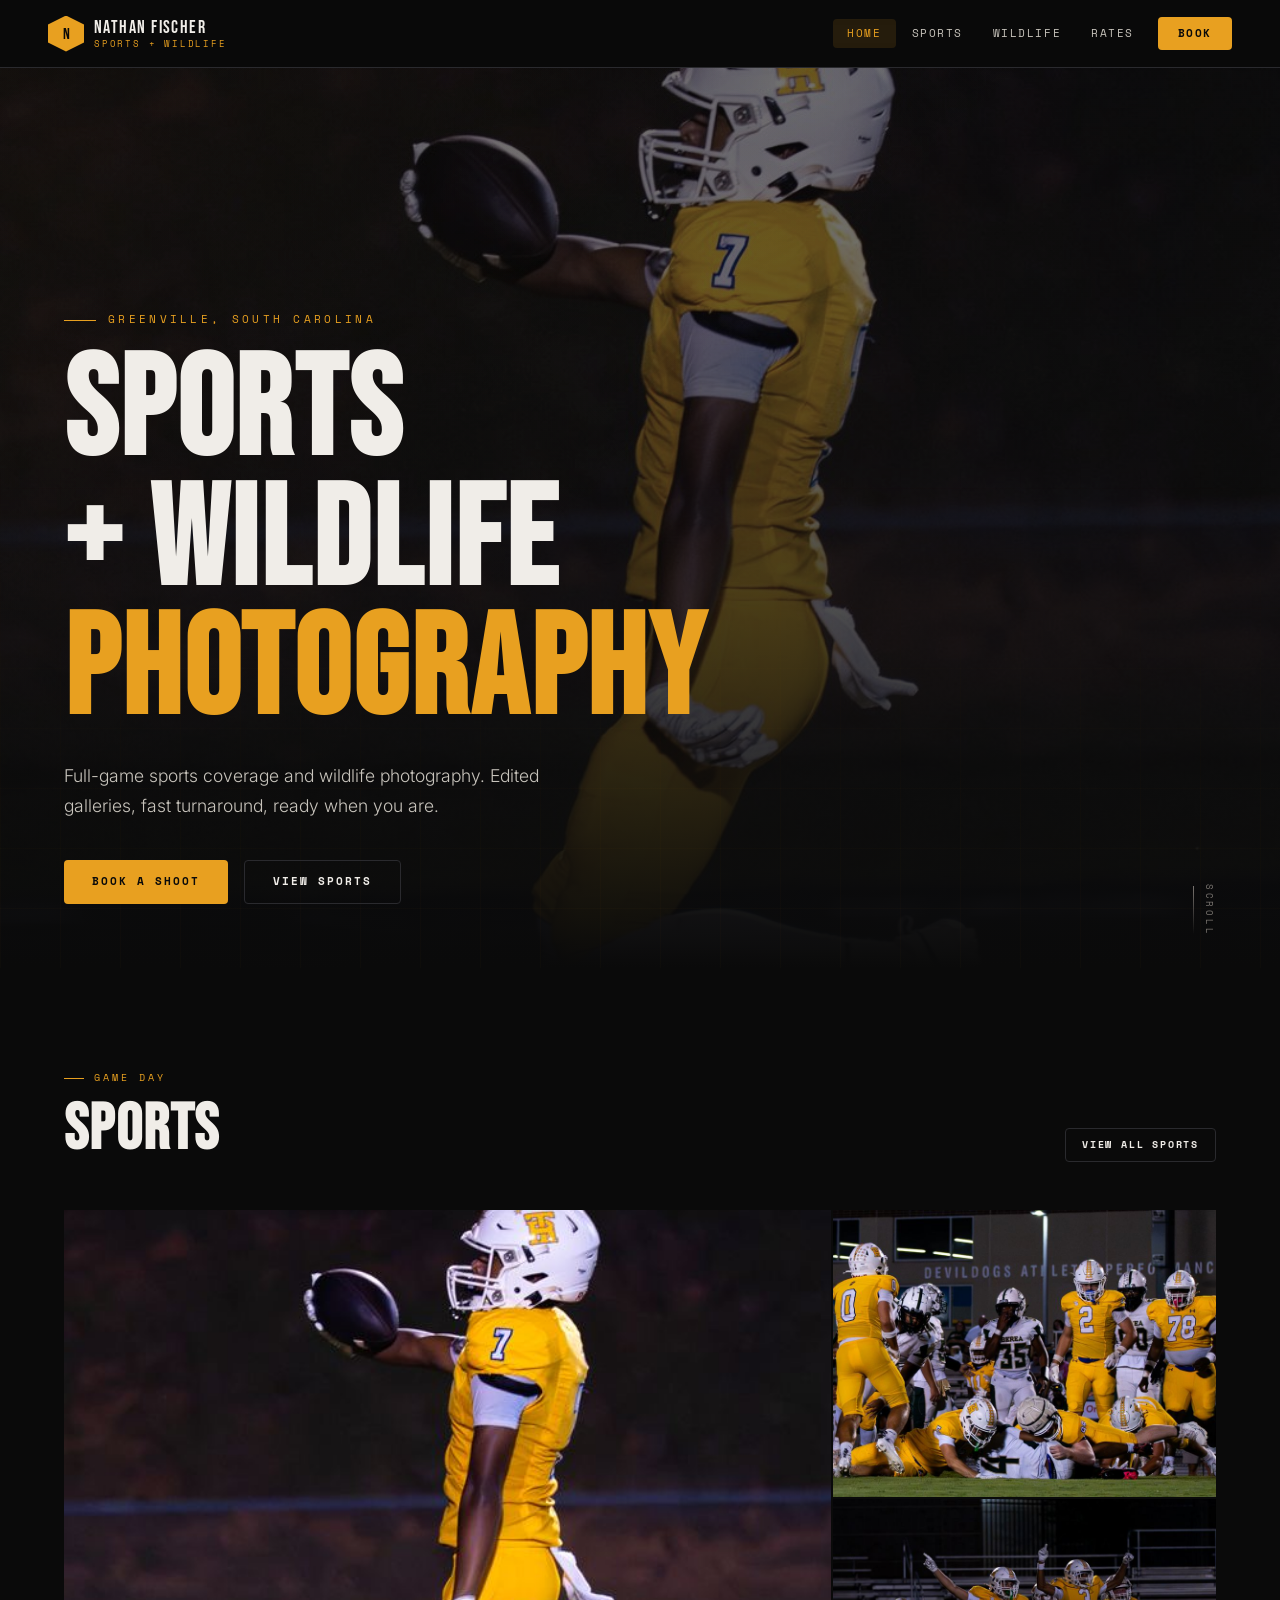
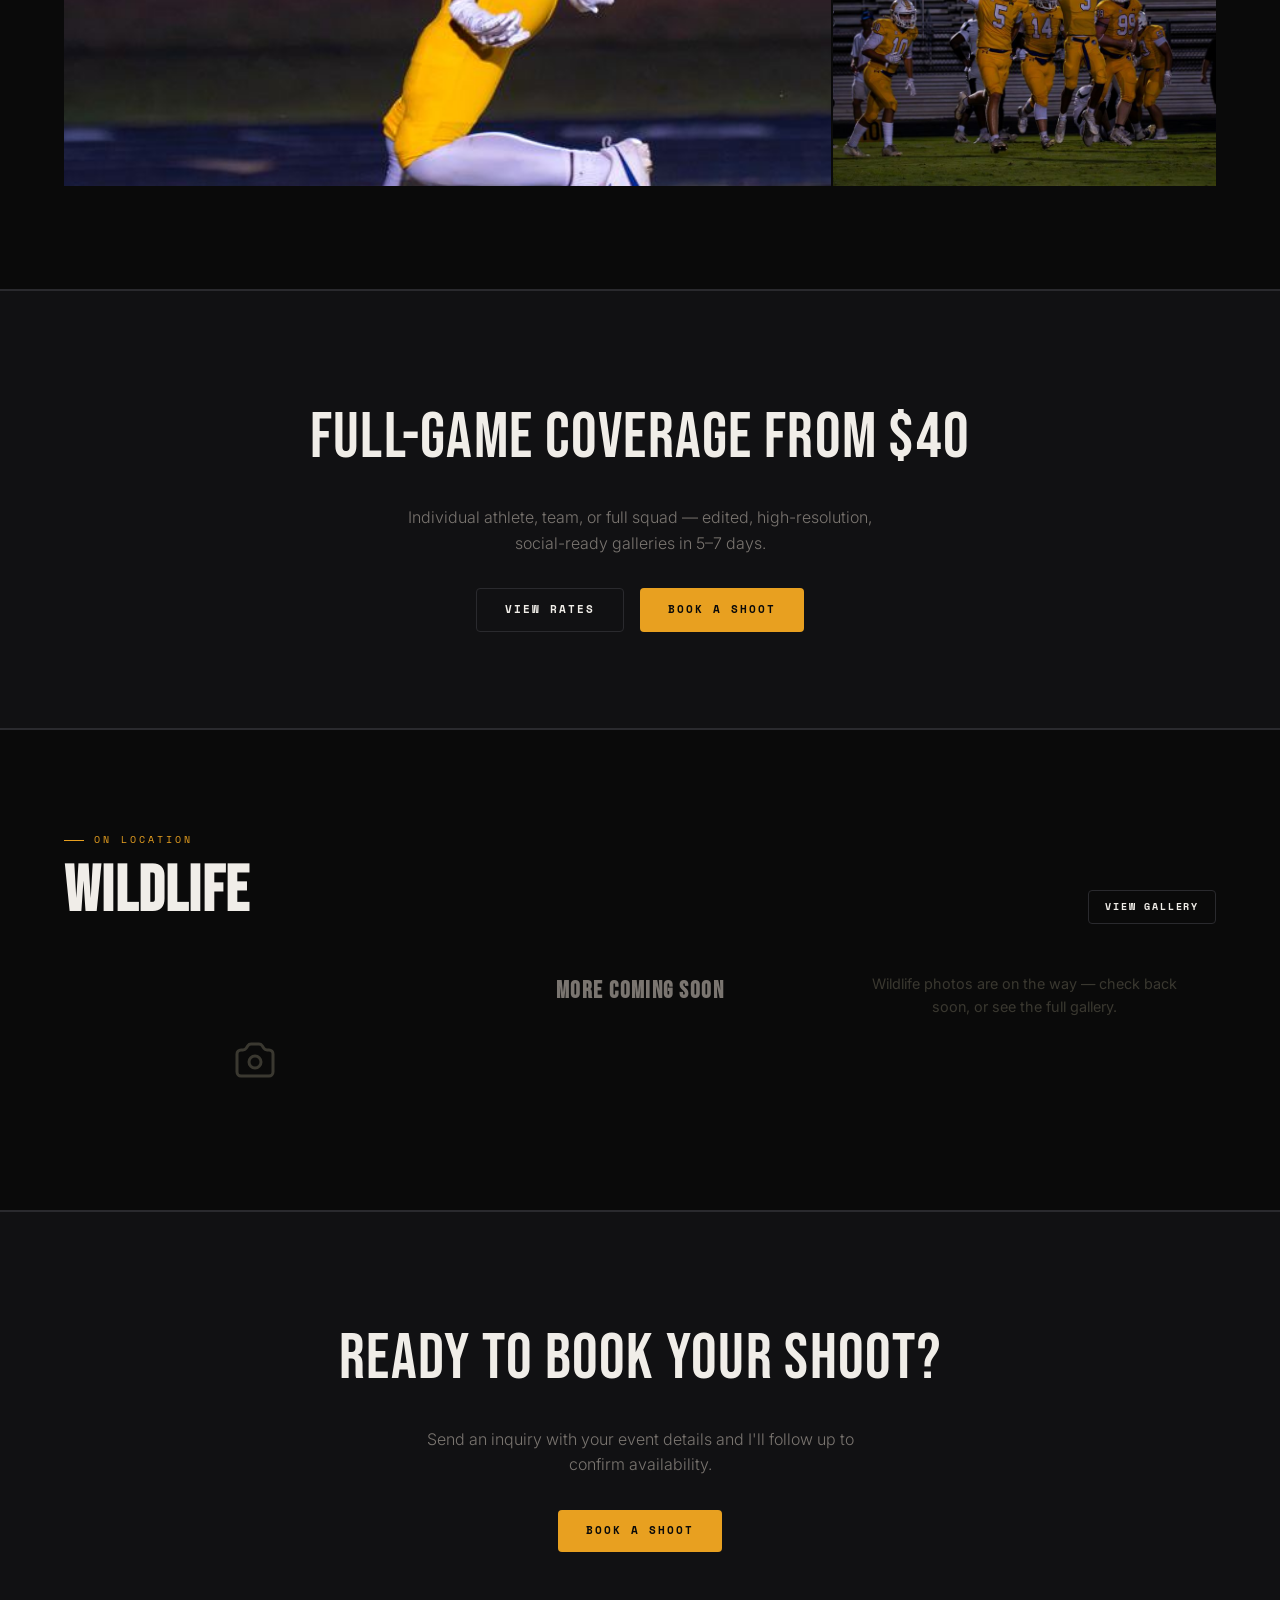
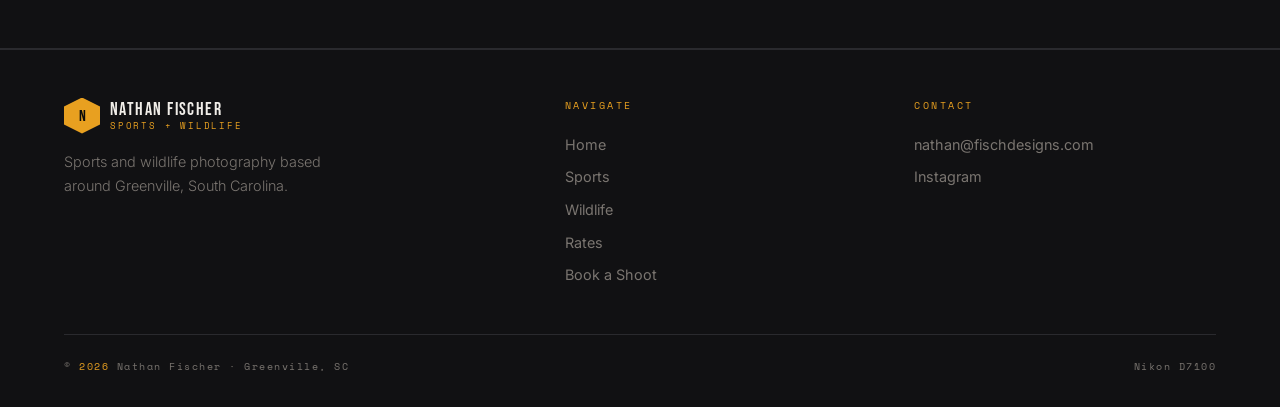
==== commit b9514b05: "Remove the About page Drops pages/about.html, the About nav link/mobile link across every page, the " ====
--- a/photography/index.html
+++ b/photography/index.html
@@ -42,7 +42,6 @@
     <a href="pages/sports.html">Sports</a>
     <a href="pages/wildlife.html">Wildlife</a>
     <a href="pages/rates.html">Rates</a>
-    <a href="pages/about.html">About</a>
     <a href="pages/book.html" class="nav-cta">Book</a>
   </div>
   <button class="nav-hamburger" aria-label="Menu" aria-expanded="false">
@@ -55,7 +54,6 @@
   <a href="pages/sports.html">Sports</a>
   <a href="pages/wildlife.html">Wildlife</a>
   <a href="pages/rates.html">Rates</a>
-  <a href="pages/about.html">About</a>
   <a href="pages/book.html" class="nav-cta">Book</a>
 </div>
 
@@ -123,26 +121,6 @@
 
   <div class="divider"></div>
 
-  <!-- SHORT ABOUT -->
-  <section class="section" aria-label="About Nathan Fischer">
-    <div class="about-layout">
-      <div class="about-img-wrap">
-        <img class="about-img" src="images/about/portrait.jpg" alt="Nathan Fischer" loading="lazy" width="600" height="800">
-      </div>
-      <div class="about-content">
-        <div class="section-eyebrow">About</div>
-        <h2 class="section-title" style="font-size:clamp(2rem,4vw,3.5rem);margin-bottom:1.25rem">NATHAN<br>FISCHER</h2>
-        <div class="about-body">
-          <p>I'm Nathan, a sports and wildlife photographer based around Greenville, South Carolina. I shoot football and cross country action, and spend my off hours chasing wildlife shots.</p>
-          <p>Every gallery is shot on a Nikon D7100 with a 70–300mm telephoto and edited in Lightroom before it reaches you.</p>
-        </div>
-        <div style="margin-top:2rem">
-          <a href="pages/about.html" class="btn btn-outline">More About Me</a>
-        </div>
-      </div>
-    </div>
-  </section>
-
   <!-- FINAL CTA -->
   <section class="cta-banner" aria-label="Book a shoot">
     <div class="cta-banner-title">Ready to Book Your Shoot?</div>
@@ -170,7 +148,6 @@
           <a href="pages/sports.html">Sports</a>
           <a href="pages/wildlife.html">Wildlife</a>
           <a href="pages/rates.html">Rates</a>
-          <a href="pages/about.html">About</a>
           <a href="pages/book.html">Book a Shoot</a>
         </nav>
       </div>
--- a/photography/css/style.css
+++ b/photography/css/style.css
@@ -768,95 +768,6 @@
 }
 
 /* ============================================================
-   ABOUT PAGE
-   ============================================================ */
-.about-layout {
-  display: grid;
-  grid-template-columns: 1fr 1fr;
-  gap: clamp(2rem, 5vw, 5rem);
-  align-items: start;
-}
-.about-img-wrap {
-  position: relative;
-}
-.about-img {
-  width: 100%;
-  aspect-ratio: 3/4;
-  object-fit: cover;
-  border-radius: var(--radius-lg);
-  filter: brightness(0.9) saturate(0.85);
-}
-.about-img-badge {
-  position: absolute;
-  bottom: -20px;
-  right: -20px;
-  width: 100px; height: 100px;
-  background: var(--amber);
-  border-radius: 50%;
-  display: flex;
-  flex-direction: column;
-  align-items: center;
-  justify-content: center;
-  text-align: center;
-  box-shadow: 0 8px 32px rgba(232, 160, 32, 0.4);
-}
-.about-img-badge .year {
-  font-family: var(--font-display);
-  font-size: 1.8rem;
-  color: var(--black);
-  line-height: 1;
-}
-.about-img-badge .since {
-  font-family: var(--font-mono);
-  font-size: 8px;
-  color: var(--black);
-  letter-spacing: 0.2em;
-  text-transform: uppercase;
-}
-.about-content { padding-top: 1rem; }
-.about-body {
-  color: var(--grey-hi);
-  font-weight: 300;
-  line-height: 1.8;
-  font-size: 1.05rem;
-}
-.about-body p + p { margin-top: 1.2rem; }
-.gear-list {
-  margin-top: 2rem;
-  display: flex;
-  flex-direction: column;
-  gap: 0;
-}
-.gear-item {
-  display: flex;
-  align-items: center;
-  gap: 1rem;
-  padding: 12px 0;
-  border-bottom: 1px solid var(--border);
-}
-.gear-item:first-child { border-top: 1px solid var(--border); }
-.gear-dot {
-  width: 6px; height: 6px;
-  background: var(--amber);
-  border-radius: 50%;
-  flex-shrink: 0;
-}
-.gear-name {
-  font-family: var(--font-mono);
-  font-size: 12px;
-  letter-spacing: 0.1em;
-  color: var(--grey-hi);
-}
-.gear-role {
-  margin-left: auto;
-  font-family: var(--font-mono);
-  font-size: 10px;
-  letter-spacing: 0.12em;
-  color: var(--grey-mid);
-  text-transform: uppercase;
-}
-
-/* ============================================================
    CONTACT PAGE
    ============================================================ */
 .contact-layout {
@@ -1256,8 +1167,6 @@
   .featured-grid .photo-card { height: auto; }
   .featured-grid .photo-card:first-child { grid-row: auto; }
   .featured-grid .photo-img { aspect-ratio: 4/3; height: auto; }
-  .about-layout { grid-template-columns: 1fr; }
-  .about-img-badge { right: 0; }
   .contact-layout { grid-template-columns: 1fr; }
   .footer-grid { grid-template-columns: 1fr 1fr; }
   .form-row { grid-template-columns: 1fr; }
